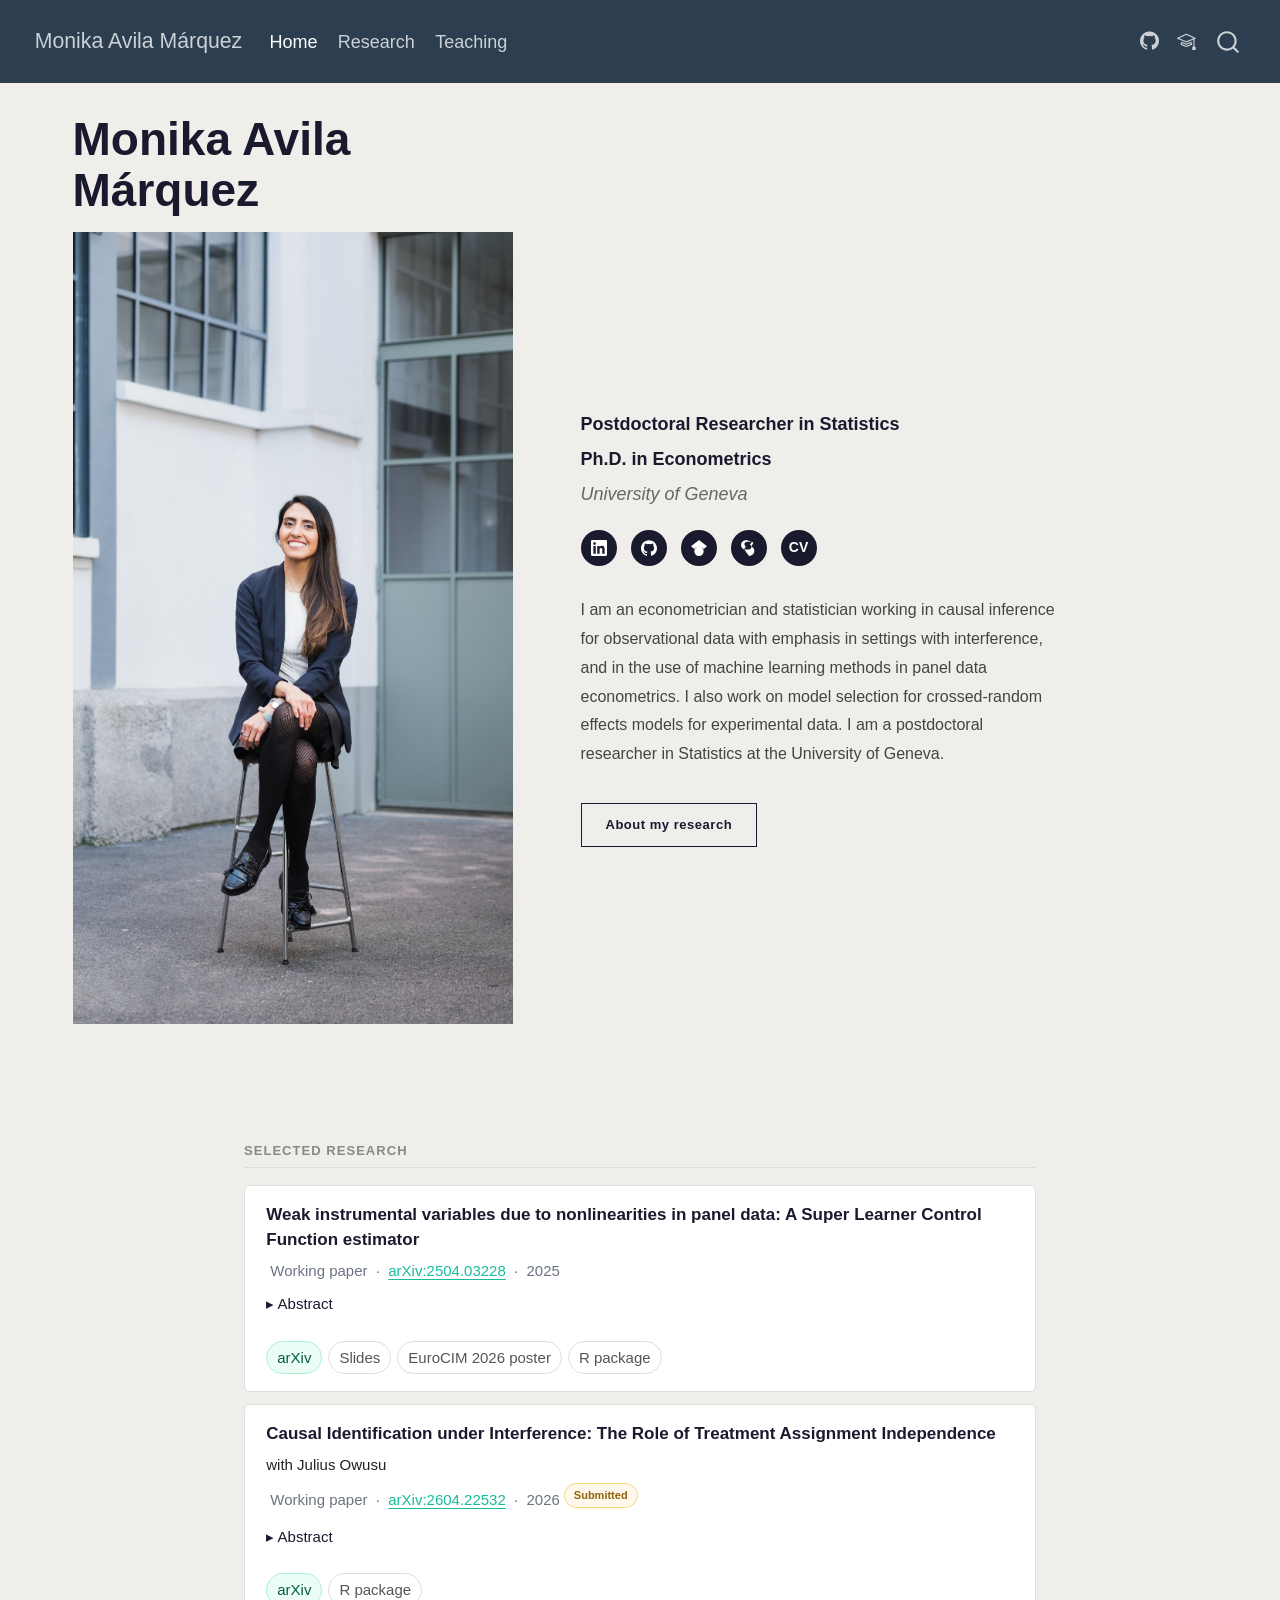
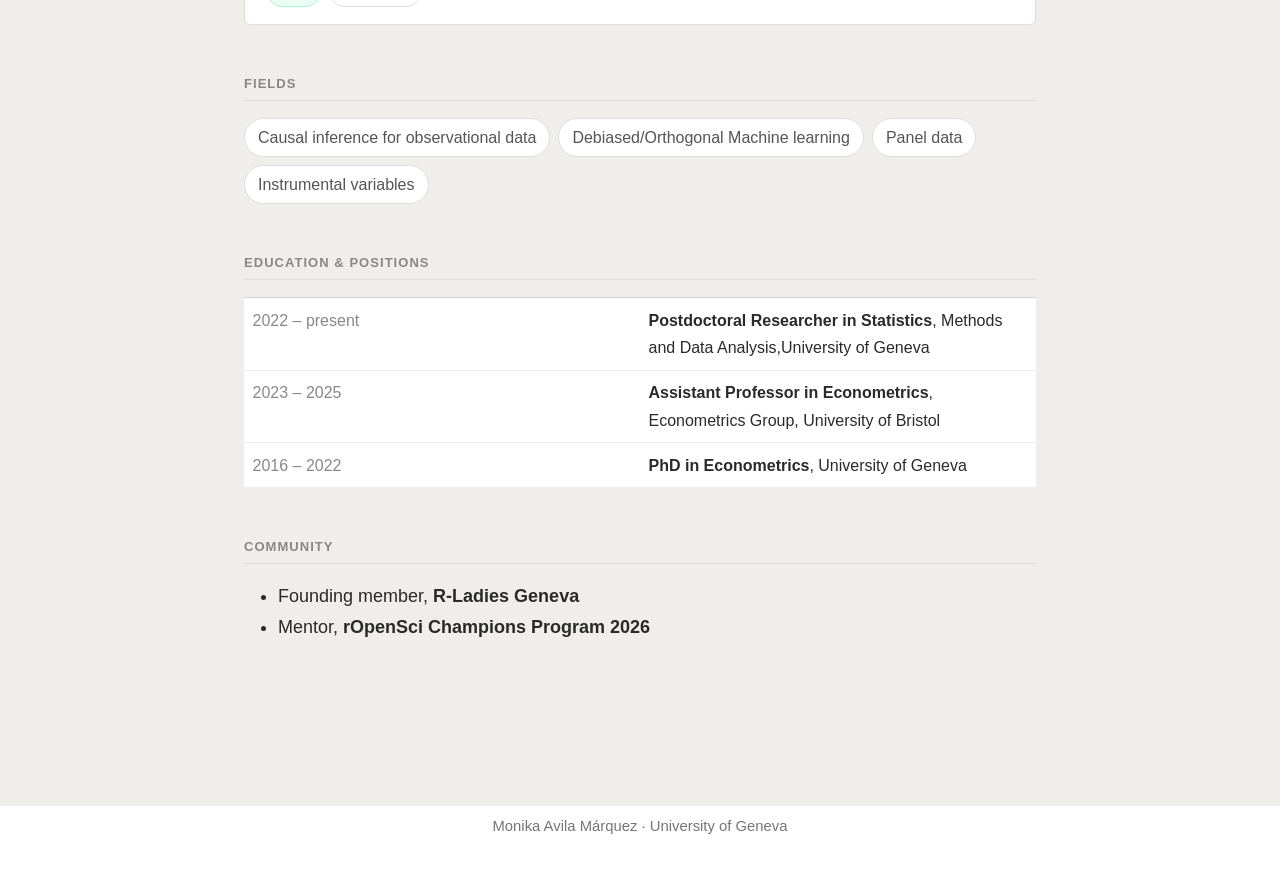
==== docs/index.html @ f3c17d8e "corrected pills" ====
<!DOCTYPE html>
<html xmlns="http://www.w3.org/1999/xhtml" lang="en" xml:lang="en"><head>

<meta charset="utf-8">
<meta name="generator" content="quarto-1.8.25">

<meta name="viewport" content="width=device-width, initial-scale=1.0, user-scalable=yes">


<title>quarto-input62bbb27cc05bf2d6 – Monika Avila Márquez</title>
<style>
code{white-space: pre-wrap;}
span.smallcaps{font-variant: small-caps;}
div.columns{display: flex; gap: min(4vw, 1.5em);}
div.column{flex: auto; overflow-x: auto;}
div.hanging-indent{margin-left: 1.5em; text-indent: -1.5em;}
ul.task-list{list-style: none;}
ul.task-list li input[type="checkbox"] {
  width: 0.8em;
  margin: 0 0.8em 0.2em -1em; /* quarto-specific, see https://github.com/quarto-dev/quarto-cli/issues/4556 */ 
  vertical-align: middle;
}
</style>


<script src="site_libs/quarto-nav/quarto-nav.js"></script>
<script src="site_libs/quarto-nav/headroom.min.js"></script>
<script src="site_libs/clipboard/clipboard.min.js"></script>
<script src="site_libs/quarto-search/autocomplete.umd.js"></script>
<script src="site_libs/quarto-search/fuse.min.js"></script>
<script src="site_libs/quarto-search/quarto-search.js"></script>
<meta name="quarto:offset" content="./">
<link href="./assets/favicon.ico" rel="icon">
<script src="site_libs/quarto-html/quarto.js" type="module"></script>
<script src="site_libs/quarto-html/tabsets/tabsets.js" type="module"></script>
<script src="site_libs/quarto-html/axe/axe-check.js" type="module"></script>
<script src="site_libs/quarto-html/popper.min.js"></script>
<script src="site_libs/quarto-html/tippy.umd.min.js"></script>
<script src="site_libs/quarto-html/anchor.min.js"></script>
<link href="site_libs/quarto-html/tippy.css" rel="stylesheet">
<link href="site_libs/quarto-html/quarto-syntax-highlighting-7b89279ff1a6dce999919e0e67d4d9ec.css" rel="stylesheet" id="quarto-text-highlighting-styles">
<script src="site_libs/bootstrap/bootstrap.min.js"></script>
<link href="site_libs/bootstrap/bootstrap-icons.css" rel="stylesheet">
<link href="site_libs/bootstrap/bootstrap-2cb7813fb0edc6a84816abaa8dcded21.min.css" rel="stylesheet" append-hash="true" id="quarto-bootstrap" data-mode="light">
<script id="quarto-search-options" type="application/json">{
  "location": "navbar",
  "copy-button": false,
  "collapse-after": 3,
  "panel-placement": "end",
  "type": "overlay",
  "limit": 50,
  "keyboard-shortcut": [
    "f",
    "/",
    "s"
  ],
  "show-item-context": false,
  "language": {
    "search-no-results-text": "No results",
    "search-matching-documents-text": "matching documents",
    "search-copy-link-title": "Copy link to search",
    "search-hide-matches-text": "Hide additional matches",
    "search-more-match-text": "more match in this document",
    "search-more-matches-text": "more matches in this document",
    "search-clear-button-title": "Clear",
    "search-text-placeholder": "",
    "search-detached-cancel-button-title": "Cancel",
    "search-submit-button-title": "Submit",
    "search-label": "Search"
  }
}</script>


<link rel="stylesheet" href="assets/custom.css">
</head>

<body class="nav-fixed quarto-light">

<div id="quarto-search-results"></div>
  <header id="quarto-header" class="headroom fixed-top">
    <nav class="navbar navbar-expand-lg " data-bs-theme="dark">
      <div class="navbar-container container-fluid">
      <div class="navbar-brand-container mx-auto">
    <a href="./index.html" class="navbar-brand navbar-brand-logo">
    </a>
    <a class="navbar-brand" href="./index.html">
    <span class="navbar-title">Monika Avila Márquez</span>
    </a>
  </div>
            <div id="quarto-search" class="" title="Search"></div>
          <button class="navbar-toggler" type="button" data-bs-toggle="collapse" data-bs-target="#navbarCollapse" aria-controls="navbarCollapse" role="menu" aria-expanded="false" aria-label="Toggle navigation" onclick="if (window.quartoToggleHeadroom) { window.quartoToggleHeadroom(); }">
  <span class="navbar-toggler-icon"></span>
</button>
          <div class="collapse navbar-collapse" id="navbarCollapse">
            <ul class="navbar-nav navbar-nav-scroll me-auto">
  <li class="nav-item">
    <a class="nav-link active" href="./index.html" aria-current="page"> 
<span class="menu-text">Home</span></a>
  </li>  
  <li class="nav-item">
    <a class="nav-link" href="./research.html"> 
<span class="menu-text">Research</span></a>
  </li>  
  <li class="nav-item">
    <a class="nav-link" href="./teaching.html"> 
<span class="menu-text">Teaching</span></a>
  </li>  
</ul>
            <ul class="navbar-nav navbar-nav-scroll ms-auto">
  <li class="nav-item compact">
    <a class="nav-link" href="https://github.com/monikavila"> <i class="bi bi-github" role="img">
</i> 
<span class="menu-text"></span></a>
  </li>  
  <li class="nav-item compact">
    <a class="nav-link" href="https://scholar.google.com/citations?user=Btd9DUMAAAAJ&amp;hl=en"> <i class="bi bi-mortarboard" role="img">
</i> 
<span class="menu-text"></span></a>
  </li>  
</ul>
          </div> <!-- /navcollapse -->
            <div class="quarto-navbar-tools">
</div>
      </div> <!-- /container-fluid -->
    </nav>
</header>
<!-- content -->
<div id="quarto-content" class="quarto-container page-columns page-rows-contents page-layout-full page-navbar">
<!-- sidebar -->
<!-- margin-sidebar -->
    
<!-- main -->
<main class="content column-page" id="quarto-document-content"><header id="title-block-header" class="quarto-title-block"><h1 class="hero-name title display-7">Monika Avila<br>Márquez</h1></header>




<div class="hero-section">

  <div class="hero-photo-col">
    <img src="assets/img/moi.jpeg" alt="Monika Avila Márquez">
  </div>

  <div class="hero-bio-col">
    
    <p class="hero-role">Postdoctoral Researcher in Statistics</p>
    <p class="hero-role">Ph.D. in Econometrics</p>
    <p class="hero-institution">University of Geneva</p>
    <div class="hero-social">
      <a href="https://linkedin.com" title="LinkedIn">
        <svg xmlns="http://www.w3.org/2000/svg" width="16" height="16" fill="currentColor" viewbox="0 0 24 24">
          <path d="M20.447 20.452h-3.554v-5.569c0-1.328-.027-3.037-1.852-3.037-1.853 0-2.136 1.445-2.136 2.939v5.667H9.351V9h3.414v1.561h.046c.477-.9 1.637-1.85 3.37-1.85 3.601 0 4.267 2.37 4.267 5.455v6.286zM5.337 7.433a2.062 2.062 0 0 1-2.063-2.065 2.064 2.064 0 1 1 2.063 2.065zm1.782 13.019H3.555V9h3.564v11.452zM22.225 0H1.771C.792 0 0 .774 0 1.729v20.542C0 23.227.792 24 1.771 24h20.451C23.2 24 24 23.227 24 22.271V1.729C24 .774 23.2 0 22.222 0h.003z"></path>
        </svg>
      </a>
      <a href="https://github.com/monikavila" title="GitHub">
        <svg xmlns="http://www.w3.org/2000/svg" width="16" height="16" fill="currentColor" viewbox="0 0 24 24">
          <path d="M12 .297c-6.63 0-12 5.373-12 12 0 5.303 3.438 9.8 8.205 11.385.6.113.82-.258.82-.577 0-.285-.01-1.04-.015-2.04-3.338.724-4.042-1.61-4.042-1.61C4.422 18.07 3.633 17.7 3.633 17.7c-1.087-.744.084-.729.084-.729 1.205.084 1.838 1.236 1.838 1.236 1.07 1.835 2.809 1.305 3.495.998.108-.776.417-1.305.76-1.605-2.665-.3-5.466-1.332-5.466-5.93 0-1.31.465-2.38 1.235-3.22-.135-.303-.54-1.523.105-3.176 0 0 1.005-.322 3.3 1.23.96-.267 1.98-.399 3-.405 1.02.006 2.04.138 3 .405 2.28-1.552 3.285-1.23 3.285-1.23.645 1.653.24 2.873.12 3.176.765.84 1.23 1.91 1.23 3.22 0 4.61-2.805 5.625-5.475 5.92.42.36.81 1.096.81 2.22 0 1.606-.015 2.896-.015 3.286 0 .315.21.69.825.57C20.565 22.092 24 17.592 24 12.297c0-6.627-5.373-12-12-12"></path>
        </svg>
      </a>
      <a href="https://scholar.google.com/citations?user=Btd9DUMAAAAJ&amp;hl=en" title="Google Scholar">
        <svg xmlns="http://www.w3.org/2000/svg" width="16" height="16" fill="currentColor" viewbox="0 0 24 24">
          <path d="M12 24a7 7 0 1 1 0-14 7 7 0 0 1 0 14zm0-24L0 9.5l4.838 3.94A8 8 0 0 1 12 10a8 8 0 0 1 7.162 3.44L24 9.5z"></path>
        </svg>
      </a>
      <a href="https://arxiv.org/search/econ?searchtype=author&amp;query=Avila-Marquez,+M" title="arXiv">
  <svg xmlns="http://www.w3.org/2000/svg" width="16" height="16" fill="currentColor" viewbox="0 0 24 24">
    <path d="M7.969 0C3.418.293.09 2.757 0 7.418c-.056 2.896 1.73 5.574 4.367 6.82L7.23 9.616c-1.173-.522-2.07-1.74-2.07-3.197 0-2.07 1.682-3.75 3.75-3.75h6.937L7.97 0zm8.386 2.668L13.49 7.29c1.174.523 2.07 1.74 2.07 3.197 0 2.07-1.68 3.75-3.75 3.75H4.875L12.03 24c4.55-.293 7.879-2.757 7.969-7.418.056-2.896-1.73-5.574-4.367-6.82l2.862-5.622-2.109-1.472z"></path>
  </svg>
</a>
<a href="assets/CV.pdf" title="CV">CV</a>
    </div>
    <p class="hero-bio">
      I am an econometrician and statistician working in causal inference for observational data with emphasis in settings with interference, and in the use of machine learning methods in panel data econometrics.  I also work on model selection for crossed-random effects models for experimental data. 
      I am a postdoctoral researcher in Statistics at the University of Geneva.
      
    </p>
    <a href="./research.html" class="hero-btn">About my research</a>
  </div>

</div>

<div class="page-content">
<section id="selected-research" class="level2">
<h2 class="anchored" data-anchor-id="selected-research">Selected Research</h2>
<div class="paper-card">
  <div class="paper-title">
    Weak instrumental variables due to nonlinearities in panel data:
    A Super Learner Control Function estimator
  </div>
  <div class="paper-meta">
  <span class="dot dot-wp"></span> Working paper &nbsp;·&nbsp;
  <a href="https://arxiv.org/abs/2504.03228">arXiv:2504.03228</a> &nbsp;·&nbsp; 2025
</div>
  <details>
    <summary>Abstract</summary>
    <p class="abstract-text">
      I propose a control function estimator for panel data models with weak instruments due to
      nonlinear first stages. The estimator combines a Super Learner ensemble for the first stage
      with semiparametric efficiency theory, achieving √NT-consistency and Neyman orthogonality
      in the presence of generated regressors. Monte Carlo simulations confirm finite-sample
      performance across a range of DGPs.
    </p>
  </details>
  <div class="paper-links">
    <a href="https://arxiv.org/abs/2504.03228" class="pill pill-arxiv">arXiv</a>
    <a href="assets/Slides_MonikaAvilaMarquez.pdf" class="pill">Slides</a>
    <a href="assets/EuroCim2026poster.pdf" class="pill">EuroCIM 2026 poster</a>
    <a href="mailto:monika.avila@unige.ch?subject=Request%3A%20SLCFE%20R%20package&amp;body=Dear%20Monika%2C%0A%0AI%20am%20interested%20in%20accessing%20your%20SLCFE%20R%20package.%0A%0ABest%20regards%2C" class="pill">R package</a>
  </div>
</div>

<div class="paper-card">
  <div class="paper-title">
    Causal Identification under Interference: The Role of Treatment Assignment Independence
  </div>
  <div class="paper-coauthor">
  with <a href="https://www.juliusowusu.ca">Julius Owusu</a>
</div>
  <div class="paper-meta">
  <span class="dot dot-wp"></span> Working paper &nbsp;·&nbsp;
  <a href="https://arxiv.org/abs/2604.22532">arXiv:2604.22532</a> &nbsp;·&nbsp; 2026
  <div class="paper-status">Submitted</div></div>
  <details>
    <summary>Abstract</summary>
    <p class="abstract-text">
      Empirical researchers routinely invoke the no-interference or  <em>individualistic treatment response</em> (ITR) assumption to identify causal effects in observational studies, despite concerns that interference across units may arise in many economic settings. This paper studies the causal content of standard ITR-based identification formulas when arbitrary interference is present. We show that, under restrictions on dependence between treatment assignments across units, conventional ITR-based identification formulas---including those underlying selection-on-observables, instrumental variables, regression discontinuity designs, and difference-in-differences---identify well-defined causal objects: types of  <em>average direct effects</em> (ADEs). These results do not require knowledge of the interference structure or specification of exposure mappings. We also propose a sensitivity analysis framework that quantifies the robustness of statistical inference to violations of treatment-assignment independence under arbitrary interference.
    </p>
  </details>
  <div class="paper-links">
    <a href="https://arxiv.org/abs/2604.22532" class="pill pill-arxiv">arXiv</a>
     <a href="mailto:monika.avila@unige.ch?subject=Request%3A%20CAI%20R%20package&amp;body=Dear%20Monika%2C%0A%0AI%20am%20interested%20in%20accessing%20your%20CAI%20R%20package.%0A%0ABest%20regards%2C" class="pill">R package</a>
  </div>
</div>
</section>
<section id="fields" class="level2">
<h2 class="anchored" data-anchor-id="fields">Fields</h2>
<div class="fields-row">
  <span class="field">Causal inference for observational data</span>
  <span class="field">Debiased/Orthogonal Machine learning</span>
  <span class="field">Panel data</span>
  <span class="field">Instrumental variables</span>
</div>
</section>
<section id="education-positions" class="level2">
<h2 class="anchored" data-anchor-id="education-positions">Education &amp; positions</h2>
<table class="caption-top table">
<colgroup>
<col style="width: 50%">
<col style="width: 50%">
</colgroup>
<tbody>
<tr class="odd">
<td>2022 – present</td>
<td><strong>Postdoctoral Researcher in Statistics</strong>, Methods and Data Analysis,University of Geneva</td>
</tr>
<tr class="even">
<td>2023 – 2025</td>
<td><strong>Assistant Professor in Econometrics</strong>, Econometrics Group, University of Bristol</td>
</tr>
<tr class="odd">
<td>2016 – 2022</td>
<td><strong>PhD in Econometrics</strong>, University of Geneva</td>
</tr>
</tbody>
</table>
</section>
<section id="community" class="level2">
<h2 class="anchored" data-anchor-id="community">Community</h2>
<ul>
<li>Founding member, <strong>R-Ladies Geneva</strong></li>
<li>Mentor, <strong>rOpenSci Champions Program 2026</strong> <!-- - Blog: **[Monika Metrics](https://monikametrics.com)** — statistics, methods & applied econometrics --></li>
</ul>
</section></div>




</main> <!-- /main -->
<script id="quarto-html-after-body" type="application/javascript">
  window.document.addEventListener("DOMContentLoaded", function (event) {
    const icon = "";
    const anchorJS = new window.AnchorJS();
    anchorJS.options = {
      placement: 'right',
      icon: icon
    };
    anchorJS.add('.anchored');
    const isCodeAnnotation = (el) => {
      for (const clz of el.classList) {
        if (clz.startsWith('code-annotation-')) {                     
          return true;
        }
      }
      return false;
    }
    const onCopySuccess = function(e) {
      // button target
      const button = e.trigger;
      // don't keep focus
      button.blur();
      // flash "checked"
      button.classList.add('code-copy-button-checked');
      var currentTitle = button.getAttribute("title");
      button.setAttribute("title", "Copied!");
      let tooltip;
      if (window.bootstrap) {
        button.setAttribute("data-bs-toggle", "tooltip");
        button.setAttribute("data-bs-placement", "left");
        button.setAttribute("data-bs-title", "Copied!");
        tooltip = new bootstrap.Tooltip(button, 
          { trigger: "manual", 
            customClass: "code-copy-button-tooltip",
            offset: [0, -8]});
        tooltip.show();    
      }
      setTimeout(function() {
        if (tooltip) {
          tooltip.hide();
          button.removeAttribute("data-bs-title");
          button.removeAttribute("data-bs-toggle");
          button.removeAttribute("data-bs-placement");
        }
        button.setAttribute("title", currentTitle);
        button.classList.remove('code-copy-button-checked');
      }, 1000);
      // clear code selection
      e.clearSelection();
    }
    const getTextToCopy = function(trigger) {
      const outerScaffold = trigger.parentElement.cloneNode(true);
      const codeEl = outerScaffold.querySelector('code');
      for (const childEl of codeEl.children) {
        if (isCodeAnnotation(childEl)) {
          childEl.remove();
        }
      }
      return codeEl.innerText;
    }
    const clipboard = new window.ClipboardJS('.code-copy-button:not([data-in-quarto-modal])', {
      text: getTextToCopy
    });
    clipboard.on('success', onCopySuccess);
    if (window.document.getElementById('quarto-embedded-source-code-modal')) {
      const clipboardModal = new window.ClipboardJS('.code-copy-button[data-in-quarto-modal]', {
        text: getTextToCopy,
        container: window.document.getElementById('quarto-embedded-source-code-modal')
      });
      clipboardModal.on('success', onCopySuccess);
    }
      var localhostRegex = new RegExp(/^(?:http|https):\/\/localhost\:?[0-9]*\//);
      var mailtoRegex = new RegExp(/^mailto:/);
        var filterRegex = new RegExp('/' + window.location.host + '/');
      var isInternal = (href) => {
          return filterRegex.test(href) || localhostRegex.test(href) || mailtoRegex.test(href);
      }
      // Inspect non-navigation links and adorn them if external
     var links = window.document.querySelectorAll('a[href]:not(.nav-link):not(.navbar-brand):not(.toc-action):not(.sidebar-link):not(.sidebar-item-toggle):not(.pagination-link):not(.no-external):not([aria-hidden]):not(.dropdown-item):not(.quarto-navigation-tool):not(.about-link)');
      for (var i=0; i<links.length; i++) {
        const link = links[i];
        if (!isInternal(link.href)) {
          // undo the damage that might have been done by quarto-nav.js in the case of
          // links that we want to consider external
          if (link.dataset.originalHref !== undefined) {
            link.href = link.dataset.originalHref;
          }
        }
      }
    function tippyHover(el, contentFn, onTriggerFn, onUntriggerFn) {
      const config = {
        allowHTML: true,
        maxWidth: 500,
        delay: 100,
        arrow: false,
        appendTo: function(el) {
            return el.parentElement;
        },
        interactive: true,
        interactiveBorder: 10,
        theme: 'quarto',
        placement: 'bottom-start',
      };
      if (contentFn) {
        config.content = contentFn;
      }
      if (onTriggerFn) {
        config.onTrigger = onTriggerFn;
      }
      if (onUntriggerFn) {
        config.onUntrigger = onUntriggerFn;
      }
      window.tippy(el, config); 
    }
    const noterefs = window.document.querySelectorAll('a[role="doc-noteref"]');
    for (var i=0; i<noterefs.length; i++) {
      const ref = noterefs[i];
      tippyHover(ref, function() {
        // use id or data attribute instead here
        let href = ref.getAttribute('data-footnote-href') || ref.getAttribute('href');
        try { href = new URL(href).hash; } catch {}
        const id = href.replace(/^#\/?/, "");
        const note = window.document.getElementById(id);
        if (note) {
          return note.innerHTML;
        } else {
          return "";
        }
      });
    }
    const xrefs = window.document.querySelectorAll('a.quarto-xref');
    const processXRef = (id, note) => {
      // Strip column container classes
      const stripColumnClz = (el) => {
        el.classList.remove("page-full", "page-columns");
        if (el.children) {
          for (const child of el.children) {
            stripColumnClz(child);
          }
        }
      }
      stripColumnClz(note)
      if (id === null || id.startsWith('sec-')) {
        // Special case sections, only their first couple elements
        const container = document.createElement("div");
        if (note.children && note.children.length > 2) {
          container.appendChild(note.children[0].cloneNode(true));
          for (let i = 1; i < note.children.length; i++) {
            const child = note.children[i];
            if (child.tagName === "P" && child.innerText === "") {
              continue;
            } else {
              container.appendChild(child.cloneNode(true));
              break;
            }
          }
          if (window.Quarto?.typesetMath) {
            window.Quarto.typesetMath(container);
          }
          return container.innerHTML
        } else {
          if (window.Quarto?.typesetMath) {
            window.Quarto.typesetMath(note);
          }
          return note.innerHTML;
        }
      } else {
        // Remove any anchor links if they are present
        const anchorLink = note.querySelector('a.anchorjs-link');
        if (anchorLink) {
          anchorLink.remove();
        }
        if (window.Quarto?.typesetMath) {
          window.Quarto.typesetMath(note);
        }
        if (note.classList.contains("callout")) {
          return note.outerHTML;
        } else {
          return note.innerHTML;
        }
      }
    }
    for (var i=0; i<xrefs.length; i++) {
      const xref = xrefs[i];
      tippyHover(xref, undefined, function(instance) {
        instance.disable();
        let url = xref.getAttribute('href');
        let hash = undefined; 
        if (url.startsWith('#')) {
          hash = url;
        } else {
          try { hash = new URL(url).hash; } catch {}
        }
        if (hash) {
          const id = hash.replace(/^#\/?/, "");
          const note = window.document.getElementById(id);
          if (note !== null) {
            try {
              const html = processXRef(id, note.cloneNode(true));
              instance.setContent(html);
            } finally {
              instance.enable();
              instance.show();
            }
          } else {
            // See if we can fetch this
            fetch(url.split('#')[0])
            .then(res => res.text())
            .then(html => {
              const parser = new DOMParser();
              const htmlDoc = parser.parseFromString(html, "text/html");
              const note = htmlDoc.getElementById(id);
              if (note !== null) {
                const html = processXRef(id, note);
                instance.setContent(html);
              } 
            }).finally(() => {
              instance.enable();
              instance.show();
            });
          }
        } else {
          // See if we can fetch a full url (with no hash to target)
          // This is a special case and we should probably do some content thinning / targeting
          fetch(url)
          .then(res => res.text())
          .then(html => {
            const parser = new DOMParser();
            const htmlDoc = parser.parseFromString(html, "text/html");
            const note = htmlDoc.querySelector('main.content');
            if (note !== null) {
              // This should only happen for chapter cross references
              // (since there is no id in the URL)
              // remove the first header
              if (note.children.length > 0 && note.children[0].tagName === "HEADER") {
                note.children[0].remove();
              }
              const html = processXRef(null, note);
              instance.setContent(html);
            } 
          }).finally(() => {
            instance.enable();
            instance.show();
          });
        }
      }, function(instance) {
      });
    }
        let selectedAnnoteEl;
        const selectorForAnnotation = ( cell, annotation) => {
          let cellAttr = 'data-code-cell="' + cell + '"';
          let lineAttr = 'data-code-annotation="' +  annotation + '"';
          const selector = 'span[' + cellAttr + '][' + lineAttr + ']';
          return selector;
        }
        const selectCodeLines = (annoteEl) => {
          const doc = window.document;
          const targetCell = annoteEl.getAttribute("data-target-cell");
          const targetAnnotation = annoteEl.getAttribute("data-target-annotation");
          const annoteSpan = window.document.querySelector(selectorForAnnotation(targetCell, targetAnnotation));
          const lines = annoteSpan.getAttribute("data-code-lines").split(",");
          const lineIds = lines.map((line) => {
            return targetCell + "-" + line;
          })
          let top = null;
          let height = null;
          let parent = null;
          if (lineIds.length > 0) {
              //compute the position of the single el (top and bottom and make a div)
              const el = window.document.getElementById(lineIds[0]);
              top = el.offsetTop;
              height = el.offsetHeight;
              parent = el.parentElement.parentElement;
            if (lineIds.length > 1) {
              const lastEl = window.document.getElementById(lineIds[lineIds.length - 1]);
              const bottom = lastEl.offsetTop + lastEl.offsetHeight;
              height = bottom - top;
            }
            if (top !== null && height !== null && parent !== null) {
              // cook up a div (if necessary) and position it 
              let div = window.document.getElementById("code-annotation-line-highlight");
              if (div === null) {
                div = window.document.createElement("div");
                div.setAttribute("id", "code-annotation-line-highlight");
                div.style.position = 'absolute';
                parent.appendChild(div);
              }
              div.style.top = top - 2 + "px";
              div.style.height = height + 4 + "px";
              div.style.left = 0;
              let gutterDiv = window.document.getElementById("code-annotation-line-highlight-gutter");
              if (gutterDiv === null) {
                gutterDiv = window.document.createElement("div");
                gutterDiv.setAttribute("id", "code-annotation-line-highlight-gutter");
                gutterDiv.style.position = 'absolute';
                const codeCell = window.document.getElementById(targetCell);
                const gutter = codeCell.querySelector('.code-annotation-gutter');
                gutter.appendChild(gutterDiv);
              }
              gutterDiv.style.top = top - 2 + "px";
              gutterDiv.style.height = height + 4 + "px";
            }
            selectedAnnoteEl = annoteEl;
          }
        };
        const unselectCodeLines = () => {
          const elementsIds = ["code-annotation-line-highlight", "code-annotation-line-highlight-gutter"];
          elementsIds.forEach((elId) => {
            const div = window.document.getElementById(elId);
            if (div) {
              div.remove();
            }
          });
          selectedAnnoteEl = undefined;
        };
          // Handle positioning of the toggle
      window.addEventListener(
        "resize",
        throttle(() => {
          elRect = undefined;
          if (selectedAnnoteEl) {
            selectCodeLines(selectedAnnoteEl);
          }
        }, 10)
      );
      function throttle(fn, ms) {
      let throttle = false;
      let timer;
        return (...args) => {
          if(!throttle) { // first call gets through
              fn.apply(this, args);
              throttle = true;
          } else { // all the others get throttled
              if(timer) clearTimeout(timer); // cancel #2
              timer = setTimeout(() => {
                fn.apply(this, args);
                timer = throttle = false;
              }, ms);
          }
        };
      }
        // Attach click handler to the DT
        const annoteDls = window.document.querySelectorAll('dt[data-target-cell]');
        for (const annoteDlNode of annoteDls) {
          annoteDlNode.addEventListener('click', (event) => {
            const clickedEl = event.target;
            if (clickedEl !== selectedAnnoteEl) {
              unselectCodeLines();
              const activeEl = window.document.querySelector('dt[data-target-cell].code-annotation-active');
              if (activeEl) {
                activeEl.classList.remove('code-annotation-active');
              }
              selectCodeLines(clickedEl);
              clickedEl.classList.add('code-annotation-active');
            } else {
              // Unselect the line
              unselectCodeLines();
              clickedEl.classList.remove('code-annotation-active');
            }
          });
        }
    const findCites = (el) => {
      const parentEl = el.parentElement;
      if (parentEl) {
        const cites = parentEl.dataset.cites;
        if (cites) {
          return {
            el,
            cites: cites.split(' ')
          };
        } else {
          return findCites(el.parentElement)
        }
      } else {
        return undefined;
      }
    };
    var bibliorefs = window.document.querySelectorAll('a[role="doc-biblioref"]');
    for (var i=0; i<bibliorefs.length; i++) {
      const ref = bibliorefs[i];
      const citeInfo = findCites(ref);
      if (citeInfo) {
        tippyHover(citeInfo.el, function() {
          var popup = window.document.createElement('div');
          citeInfo.cites.forEach(function(cite) {
            var citeDiv = window.document.createElement('div');
            citeDiv.classList.add('hanging-indent');
            citeDiv.classList.add('csl-entry');
            var biblioDiv = window.document.getElementById('ref-' + cite);
            if (biblioDiv) {
              citeDiv.innerHTML = biblioDiv.innerHTML;
            }
            popup.appendChild(citeDiv);
          });
          return popup.innerHTML;
        });
      }
    }
  });
  </script>
</div> <!-- /content -->
<footer class="footer">
  <div class="nav-footer">
    <div class="nav-footer-left">
      &nbsp;
    </div>   
    <div class="nav-footer-center">
<p>Monika Avila Márquez · University of Geneva</p>
</div>
    <div class="nav-footer-right">
      &nbsp;
    </div>
  </div>
</footer>




</body></html>
---- docs/site_libs/quarto-html/tippy.css ----
.tippy-box[data-animation=fade][data-state=hidden]{opacity:0}[data-tippy-root]{max-width:calc(100vw - 10px)}.tippy-box{position:relative;background-color:#333;color:#fff;border-radius:4px;font-size:14px;line-height:1.4;white-space:normal;outline:0;transition-property:transform,visibility,opacity}.tippy-box[data-placement^=top]>.tippy-arrow{bottom:0}.tippy-box[data-placement^=top]>.tippy-arrow:before{bottom:-7px;left:0;border-width:8px 8px 0;border-top-color:initial;transform-origin:center top}.tippy-box[data-placement^=bottom]>.tippy-arrow{top:0}.tippy-box[data-placement^=bottom]>.tippy-arrow:before{top:-7px;left:0;border-width:0 8px 8px;border-bottom-color:initial;transform-origin:center bottom}.tippy-box[data-placement^=left]>.tippy-arrow{right:0}.tippy-box[data-placement^=left]>.tippy-arrow:before{border-width:8px 0 8px 8px;border-left-color:initial;right:-7px;transform-origin:center left}.tippy-box[data-placement^=right]>.tippy-arrow{left:0}.tippy-box[data-placement^=right]>.tippy-arrow:before{left:-7px;border-width:8px 8px 8px 0;border-right-color:initial;transform-origin:center right}.tippy-box[data-inertia][data-state=visible]{transition-timing-function:cubic-bezier(.54,1.5,.38,1.11)}.tippy-arrow{width:16px;height:16px;color:#333}.tippy-arrow:before{content:"";position:absolute;border-color:transparent;border-style:solid}.tippy-content{position:relative;padding:5px 9px;z-index:1}
---- docs/site_libs/quarto-html/quarto-syntax-highlighting-7b89279ff1a6dce999919e0e67d4d9ec.css ----
/* quarto syntax highlight colors */
:root {
  --quarto-hl-ot-color: #003B4F;
  --quarto-hl-at-color: #657422;
  --quarto-hl-ss-color: #20794D;
  --quarto-hl-an-color: #5E5E5E;
  --quarto-hl-fu-color: #4758AB;
  --quarto-hl-st-color: #20794D;
  --quarto-hl-cf-color: #003B4F;
  --quarto-hl-op-color: #5E5E5E;
  --quarto-hl-er-color: #AD0000;
  --quarto-hl-bn-color: #AD0000;
  --quarto-hl-al-color: #AD0000;
  --quarto-hl-va-color: #111111;
  --quarto-hl-bu-color: inherit;
  --quarto-hl-ex-color: inherit;
  --quarto-hl-pp-color: #AD0000;
  --quarto-hl-in-color: #5E5E5E;
  --quarto-hl-vs-color: #20794D;
  --quarto-hl-wa-color: #5E5E5E;
  --quarto-hl-do-color: #5E5E5E;
  --quarto-hl-im-color: #00769E;
  --quarto-hl-ch-color: #20794D;
  --quarto-hl-dt-color: #AD0000;
  --quarto-hl-fl-color: #AD0000;
  --quarto-hl-co-color: #5E5E5E;
  --quarto-hl-cv-color: #5E5E5E;
  --quarto-hl-cn-color: #8f5902;
  --quarto-hl-sc-color: #5E5E5E;
  --quarto-hl-dv-color: #AD0000;
  --quarto-hl-kw-color: #003B4F;
}

/* other quarto variables */
:root {
  --quarto-font-monospace: SFMono-Regular, Menlo, Monaco, Consolas, "Liberation Mono", "Courier New", monospace;
}

/* syntax highlight based on Pandoc's rules */
pre > code.sourceCode > span {
  color: #003B4F;
}

code.sourceCode > span {
  color: #003B4F;
}

div.sourceCode,
div.sourceCode pre.sourceCode {
  color: #003B4F;
}

/* Normal */
code span {
  color: #003B4F;
}

/* Alert */
code span.al {
  color: #AD0000;
  font-style: inherit;
}

/* Annotation */
code span.an {
  color: #5E5E5E;
  font-style: inherit;
}

/* Attribute */
code span.at {
  color: #657422;
  font-style: inherit;
}

/* BaseN */
code span.bn {
  color: #AD0000;
  font-style: inherit;
}

/* BuiltIn */
code span.bu {
  font-style: inherit;
}

/* ControlFlow */
code span.cf {
  color: #003B4F;
  font-weight: bold;
  font-style: inherit;
}

/* Char */
code span.ch {
  color: #20794D;
  font-style: inherit;
}

/* Constant */
code span.cn {
  color: #8f5902;
  font-style: inherit;
}

/* Comment */
code span.co {
  color: #5E5E5E;
  font-style: inherit;
}

/* CommentVar */
code span.cv {
  color: #5E5E5E;
  font-style: italic;
}

/* Documentation */
code span.do {
  color: #5E5E5E;
  font-style: italic;
}

/* DataType */
code span.dt {
  color: #AD0000;
  font-style: inherit;
}

/* DecVal */
code span.dv {
  color: #AD0000;
  font-style: inherit;
}

/* Error */
code span.er {
  color: #AD0000;
  font-style: inherit;
}

/* Extension */
code span.ex {
  font-style: inherit;
}

/* Float */
code span.fl {
  color: #AD0000;
  font-style: inherit;
}

/* Function */
code span.fu {
  color: #4758AB;
  font-style: inherit;
}

/* Import */
code span.im {
  color: #00769E;
  font-style: inherit;
}

/* Information */
code span.in {
  color: #5E5E5E;
  font-style: inherit;
}

/* Keyword */
code span.kw {
  color: #003B4F;
  font-weight: bold;
  font-style: inherit;
}

/* Operator */
code span.op {
  color: #5E5E5E;
  font-style: inherit;
}

/* Other */
code span.ot {
  color: #003B4F;
  font-style: inherit;
}

/* Preprocessor */
code span.pp {
  color: #AD0000;
  font-style: inherit;
}

/* SpecialChar */
code span.sc {
  color: #5E5E5E;
  font-style: inherit;
}

/* SpecialString */
code span.ss {
  color: #20794D;
  font-style: inherit;
}

/* String */
code span.st {
  color: #20794D;
  font-style: inherit;
}

/* Variable */
code span.va {
  color: #111111;
  font-style: inherit;
}

/* VerbatimString */
code span.vs {
  color: #20794D;
  font-style: inherit;
}

/* Warning */
code span.wa {
  color: #5E5E5E;
  font-style: italic;
}

.prevent-inlining {
  content: "</";
}

/*# sourceMappingURL=3944bc705cfaf4c80e56f77c5205168a.css.map */
---- docs/assets/custom.css ----
/* ─── Base ───────────────────────────────────────── */
body {
  font-family: "Helvetica Neue", Arial, sans-serif;
  font-size: 18px;
  line-height: 1.7;
  color: #2a2a2a;
  margin: 0;
  padding: 0;
  background: #f0eeeb;
}

/* ─── Hero ───────────────────────────────────────── */
.hero-section {
  display: grid;
  grid-template-columns: 440px 1fr;
  min-height: 88vh;
  align-items: stretch;
}

.hero-photo-col {
  overflow: hidden;
  background: #e8e4de;
}

.hero-photo-col img {
  width: 100%;
  height: 100%;
  object-fit: cover;
  object-position: center center;
  display: block;
}

.hero-bio-col {
  padding: 5rem 4rem;
  display: flex;
  flex-direction: column;
  justify-content: center;
  background: #f0eeeb;
}

.hero-name {
  font-size: 46px;
  font-weight: 800;
  line-height: 1.1;
  color: #1a1a2e;
  margin: 0 0 1rem;
  border: none;
}

.hero-role {
  font-size: 18px;
  font-weight: 700;
  color: #1a1a2e;
  margin: 0 0 4px;
}

.hero-institution {
  font-size: 18px;
  color: #666;
  font-style: italic;
  margin: 0 0 1.25rem;
}

.hero-social {
  display: flex;
  gap: 14px;
  margin-bottom: 1.75rem;
}

.hero-social a {
  width: 36px;
  height: 36px;
  border-radius: 50%;
  background: #1a1a2e;
  color: #fff;
  display: flex;
  align-items: center;
  justify-content: center;
  text-decoration: none;
  font-size: 14px;
  font-weight: 700;
}

.hero-social a:hover {
  background: #7b7fa8;
}

.hero-bio {
  font-size: 16px;
  line-height: 1.8;
  color: #444;
  margin-bottom: 2rem;
  max-width: 480px;
}

.hero-btn {
  display: inline-block;
  padding: 10px 24px;
  border: 1.5px solid #1a1a2e;
  color: #1a1a2e;
  font-size: 13px;
  font-weight: 600;
  text-decoration: none;
  letter-spacing: .04em;
  width: fit-content;
}

.hero-btn:hover {
  background: #1a1a2e;
  color: #fff;
  text-decoration: none;
}

/* ─── Page content below hero ────────────────────── */
.page-content {
  max-width: 860px;
  margin: 0 auto;
  padding: 4rem 2rem;
}

/* ─── Section headings ───────────────────────────── */
h2 {
  font-size: 13px;
  font-weight: 700;
  letter-spacing: 0.08em;
  text-transform: uppercase;
  color: #888;
  margin-top: 3rem;
  margin-bottom: 1rem;
  padding-bottom: 0.5rem;
  border-bottom: 1px solid #ddd;
}

/* ─── Paper cards ────────────────────────────────── */
.paper-card {
  border: 1px solid #e0ddd8;
  border-radius: 6px;
  padding: 1rem 1.25rem;
  margin-bottom: 12px;
  background: #fff;
}

.paper-title {
  font-size: 17px;
  font-weight: 600;
  line-height: 1.45;
  margin-bottom: 5px;
  color: #1a1a2e;
}

.paper-meta {
  font-size: 15px;
  color: #6b7280;
  margin-bottom: 8px;
  display: flex;
  align-items: center;
  gap: 4px;
}

.paper-status {
  display: inline-block;
  font-size: 11px;
  padding: 2px 9px;
  border-radius: 20px;
  font-weight: 600;
  margin-bottom: 8px;
  background: #fef9ec;
  color: #92610a;
  border: 1px solid #f5d97e;
}
details summary {
  font-size: 15px;
  color: #1a1a2e;
  cursor: pointer;
  list-style: none;
  margin-bottom: 6px;
}
details summary::-webkit-details-marker { display: none; }
details summary::before { content: "▸ "; }
details[open] summary::before { content: "▾ "; }.abstract-text {
  font-size: 13px;
  color: #555;
  line-height: 1.65;
  margin: 8px 0;
}

.paper-links {
  display: flex;
  flex-wrap: wrap;
  gap: 6px;
  margin-top: 10px;
}

.pill {
  font-size: 15px;
  padding: 3px 10px;
  border-radius: 20px;
  border: 1px solid #e0ddd8;
  color: #555;
  text-decoration: none;
  background: transparent;
}
.pill:hover { background: #f3f4f6; text-decoration: none; color: #333; }
.pill-arxiv { background: #ecfdf5; color: #065f46; border-color: #a7f3d0; }

/* ─── Fields ─────────────────────────────────────── */
.fields-row { display: flex; flex-wrap: wrap; gap: 8px; margin-bottom: 1rem; }
.field {
  font-size: 16px;
  padding: 5px 13px;
  border-radius: 20px;
  border: 1px solid #ddd;
  background: #fff;
  color: #555;
}

/* ─── Table ──────────────────────────────────────── */
table { font-size: 16px; border-collapse: collapse; width: 100%; margin-bottom: 1rem; }
td { padding: 6px 8px 6px 0; border-bottom: 1px solid #eee; vertical-align: top; }
td:first-child { color: #888; white-space: nowrap; width: 160px; font-size: 16px; }

/* ─── Responsive ─────────────────────────────────── */
@media (max-width: 768px) {
  .hero-section { grid-template-columns: 1fr; }
  .hero-photo-col { height: 60vw; }
  .hero-bio-col { padding: 2.5rem 1.5rem; }
  .hero-name { font-size: 32px; }
}

.paper-coauthor {
  font-size: 15px;
  color: #222;
  margin-bottom: 6px;
}

.paper-coauthor a {
  color: #222;
  text-decoration: none;
}

.paper-coauthor a:hover {
  text-decoration: underline;
}

/* ─── Teaching ─────────────────────────────────── */
.course-card {
  border: 1px solid #e0ddd8;
  border-radius: 6px;
  padding: 1rem 1.25rem;
  margin-bottom: 12px;
  background: #fff;
}

.course-title {
  font-size: 17px;
  font-weight: 600;
  line-height: 1.45;
  margin-bottom: 5px;
  color: #1a1a2e;
}

.course-meta {
  font-size: 15px;
  color: #6b7280;
  margin-bottom: 8px;
}

.course-links {
  display: flex;
  flex-wrap: wrap;
  gap: 6px;
  margin-top: 10px;
}
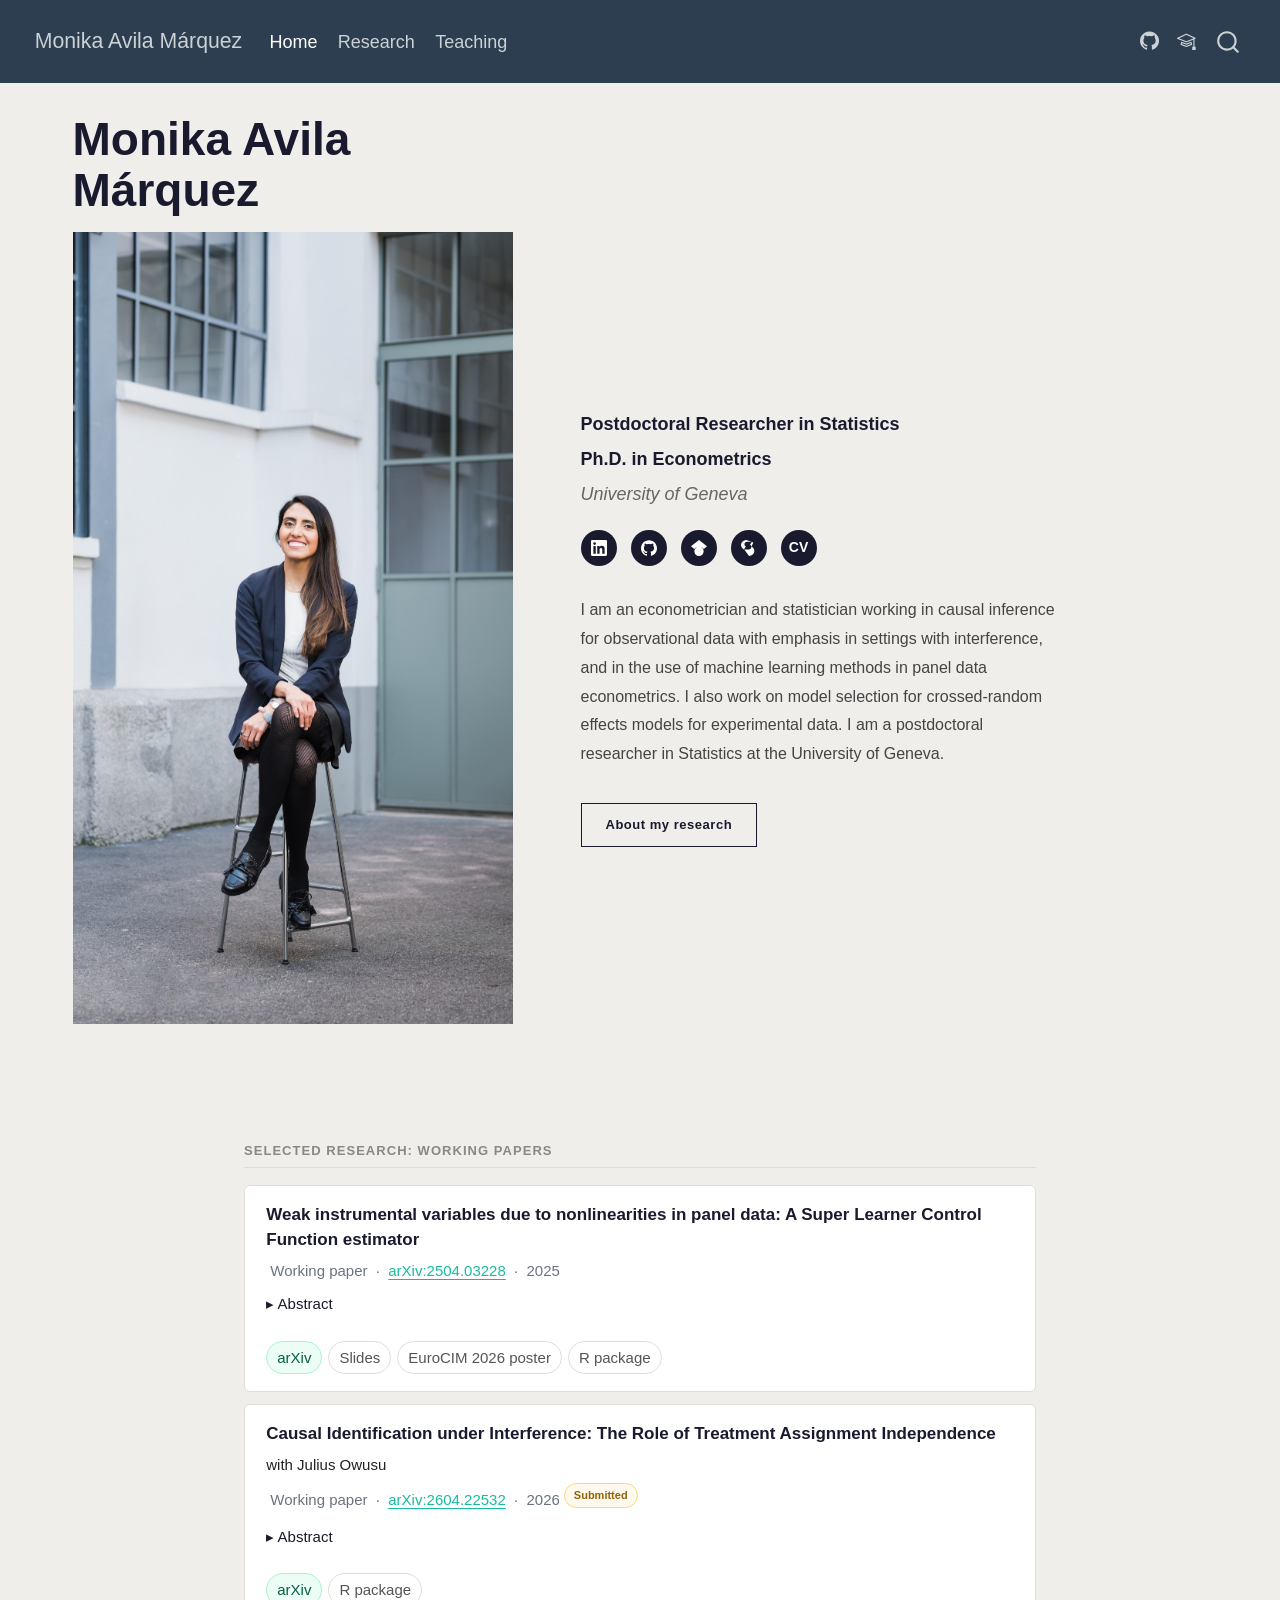
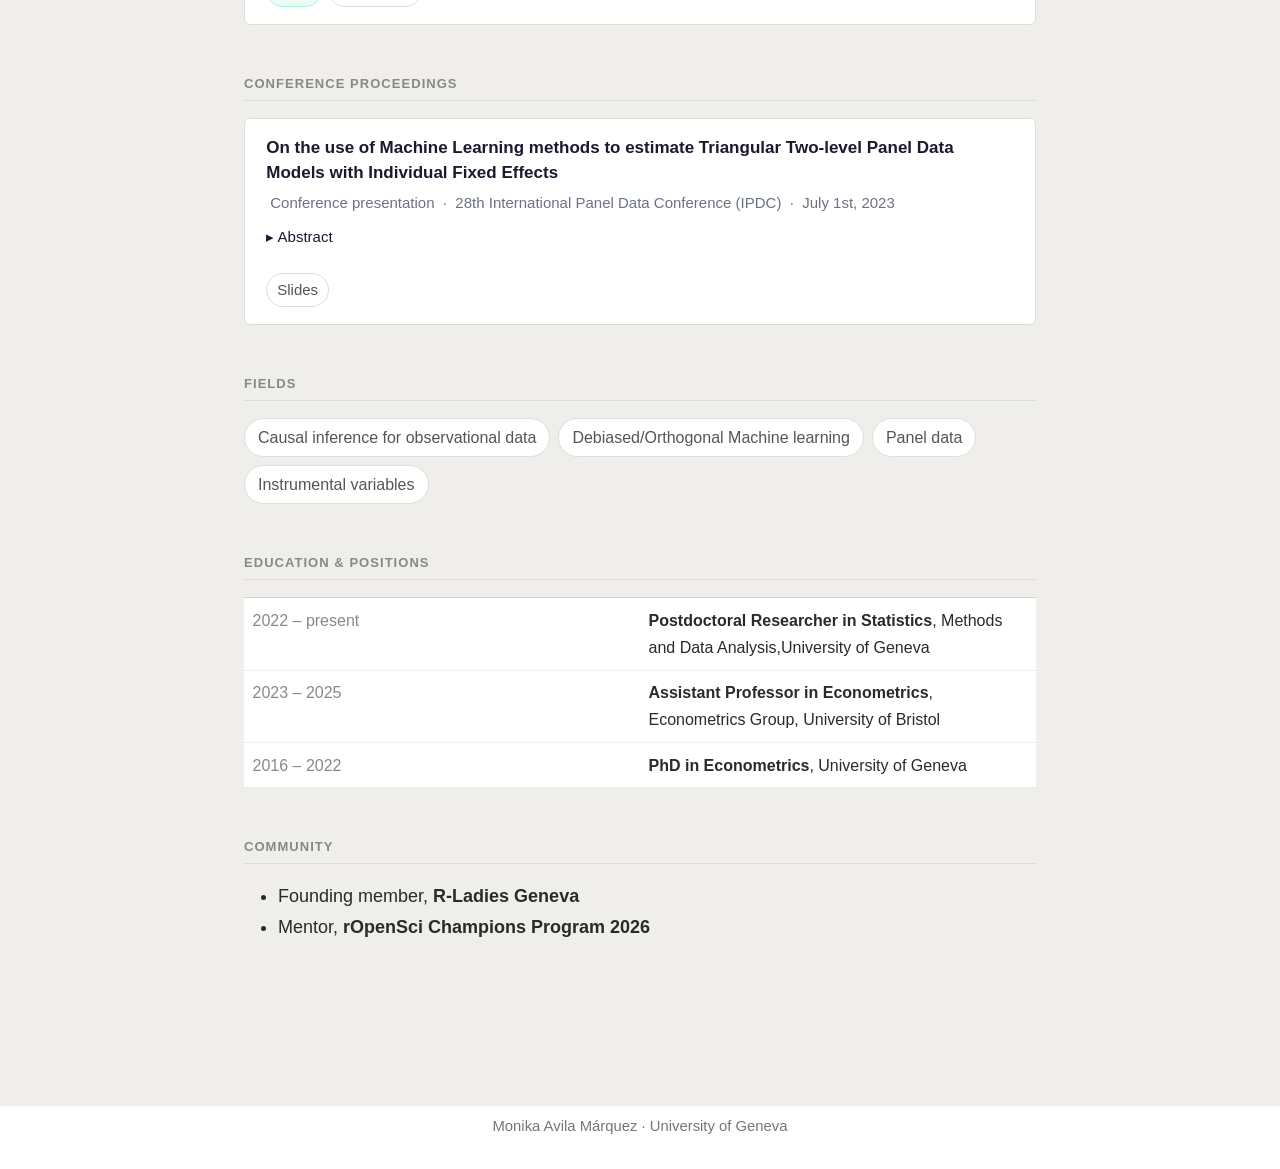
==== commit 94f1c818: "added research" ====
--- a/docs/index.html
+++ b/docs/index.html
@@ -7,7 +7,7 @@
 <meta name="viewport" content="width=device-width, initial-scale=1.0, user-scalable=yes">
 
 
-<title>quarto-input62bbb27cc05bf2d6 – Monika Avila Márquez</title>
+<title>quarto-input6bfbbb4f3261ff5 – Monika Avila Márquez</title>
 <style>
 code{white-space: pre-wrap;}
 span.smallcaps{font-variant: small-caps;}
@@ -180,8 +180,8 @@
 </div>
 
 <div class="page-content">
-<section id="selected-research" class="level2">
-<h2 class="anchored" data-anchor-id="selected-research">Selected Research</h2>
+<section id="selected-research-working-papers" class="level2">
+<h2 class="anchored" data-anchor-id="selected-research-working-papers">Selected Research: Working papers</h2>
 <div class="paper-card">
   <div class="paper-title">
     Weak instrumental variables due to nonlinearities in panel data:
@@ -231,6 +231,32 @@
      <a href="mailto:monika.avila@unige.ch?subject=Request%3A%20CAI%20R%20package&amp;body=Dear%20Monika%2C%0A%0AI%20am%20interested%20in%20accessing%20your%20CAI%20R%20package.%0A%0ABest%20regards%2C" class="pill">R package</a>
   </div>
 </div>
+</section>
+<section id="conference-proceedings" class="level2">
+<h2 class="anchored" data-anchor-id="conference-proceedings">Conference proceedings</h2>
+<div class="paper-card">
+  <div class="paper-title">
+    On the use of Machine Learning methods to
+estimate Triangular Two-level Panel Data
+Models with Individual Fixed Effects
+  </div>
+  <div class="paper-meta">
+  <span class="dot dot-wp"></span> Conference presentation &nbsp;·&nbsp;
+ 28th International Panel Data Conference (IPDC)  &nbsp;·&nbsp; July 1st, 2023
+</div>
+  <details>
+    <summary>Abstract</summary>
+    <p class="abstract-text">
+      We propose a control function estimator for triangular two-level panel data models with fixed effects. We propose a method to estimate the 
+      transformed nuisance parameter using machine learning methods. Monte Carlo simulations confirm finite-sample
+      performance across a range of DGPs.
+    </p>
+  </details>
+  <div class="paper-links">
+    <a href="assets/SlidesP4_01062023_WA.pdf" class="pill">Slides</a>
+  </div>
+</div>
+
 </section>
 <section id="fields" class="level2">
 <h2 class="anchored" data-anchor-id="fields">Fields</h2>
--- a/docs/assets/custom.css
+++ b/docs/assets/custom.css
@@ -270,4 +270,5 @@
   flex-wrap: wrap;
   gap: 6px;
   margin-top: 10px;
-}+}
+
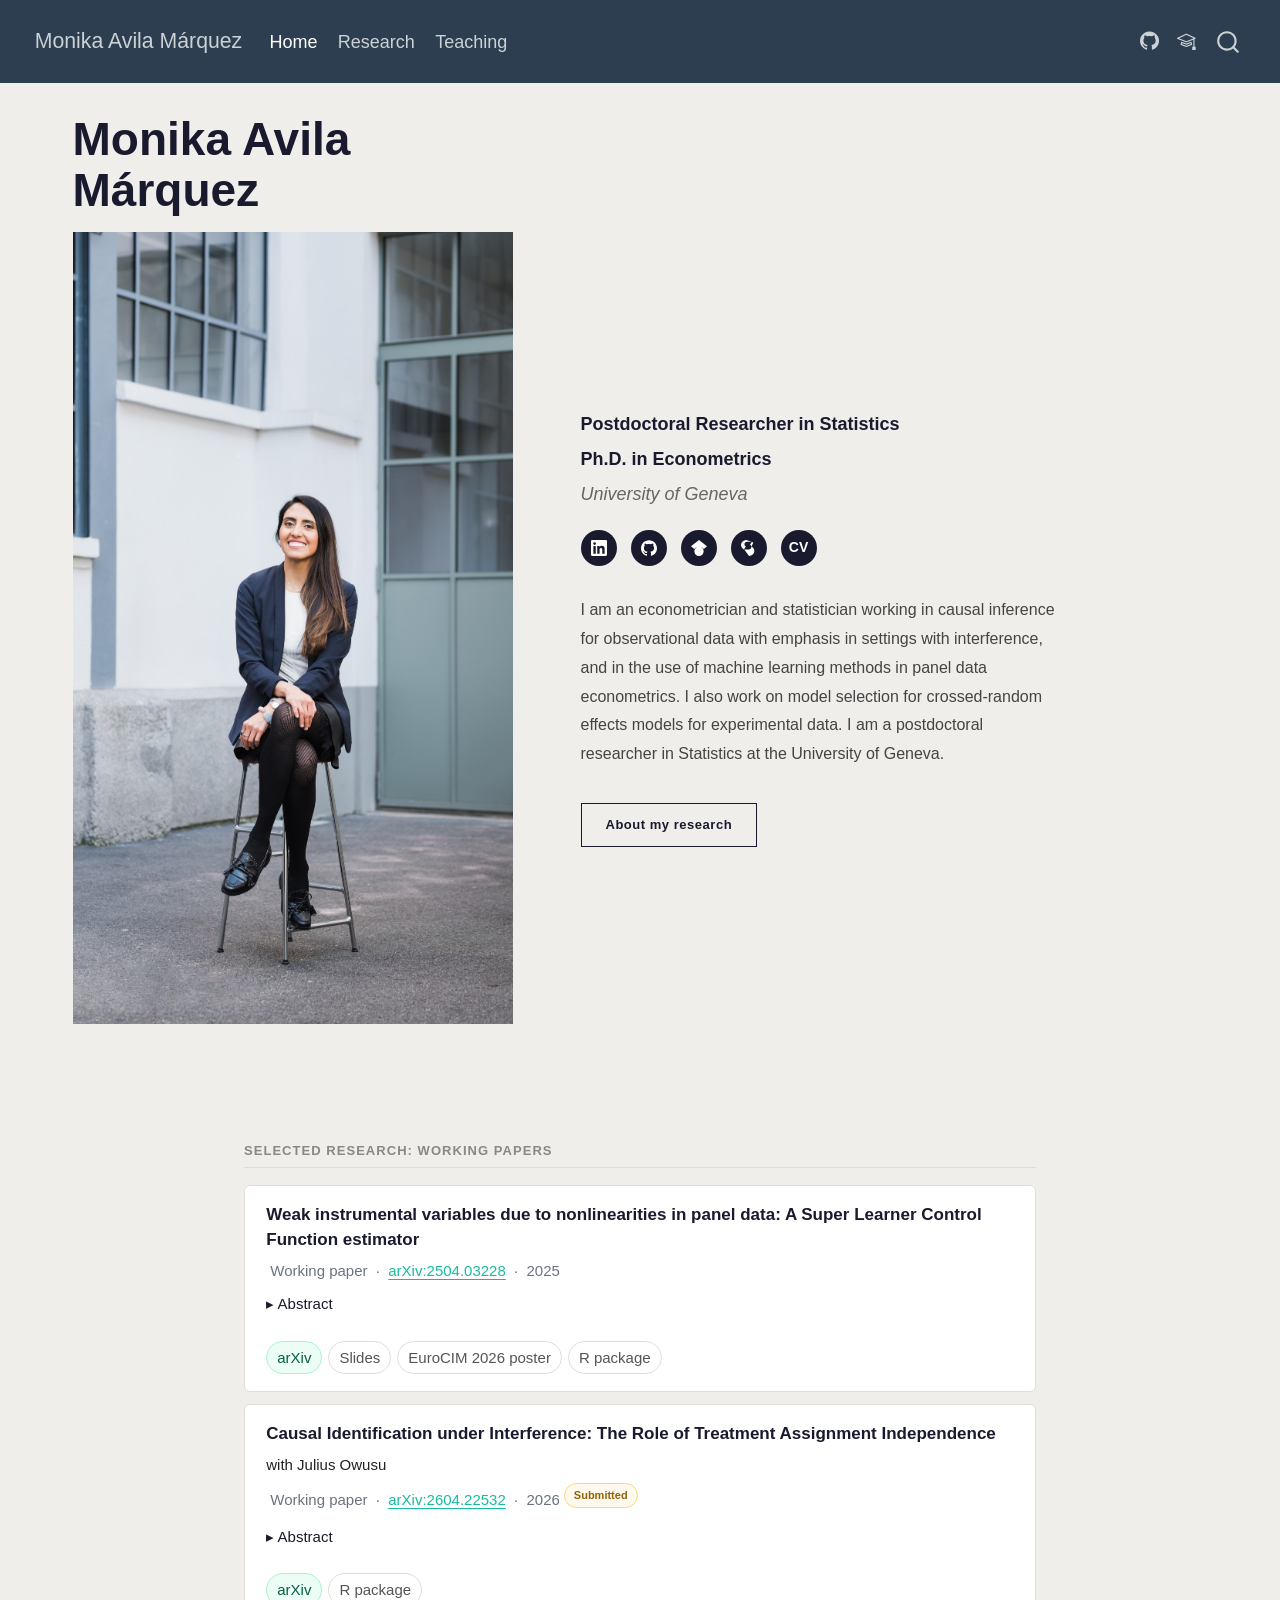
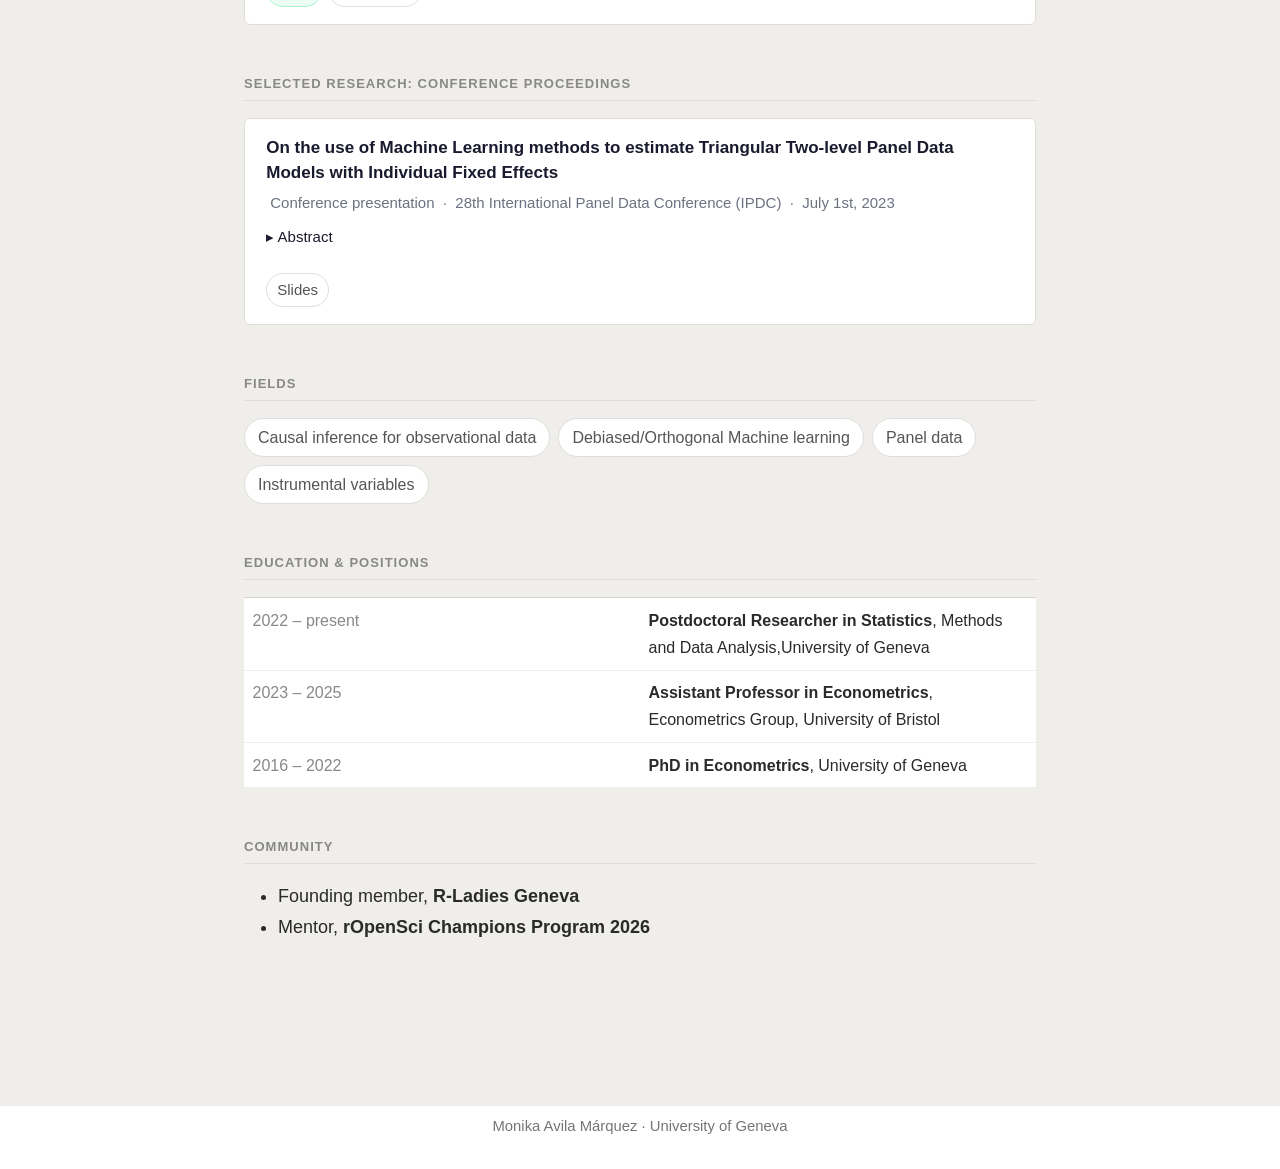
==== commit ea6c8021: "added panel conf 2023" ====
--- a/docs/index.html
+++ b/docs/index.html
@@ -7,7 +7,7 @@
 <meta name="viewport" content="width=device-width, initial-scale=1.0, user-scalable=yes">
 
 
-<title>quarto-input6bfbbb4f3261ff5 – Monika Avila Márquez</title>
+<title>quarto-input6a2c53612857d5d2 – Monika Avila Márquez</title>
 <style>
 code{white-space: pre-wrap;}
 span.smallcaps{font-variant: small-caps;}
@@ -232,8 +232,8 @@
   </div>
 </div>
 </section>
-<section id="conference-proceedings" class="level2">
-<h2 class="anchored" data-anchor-id="conference-proceedings">Conference proceedings</h2>
+<section id="selected-research-conference-proceedings" class="level2">
+<h2 class="anchored" data-anchor-id="selected-research-conference-proceedings">Selected Research: Conference proceedings</h2>
 <div class="paper-card">
   <div class="paper-title">
     On the use of Machine Learning methods to
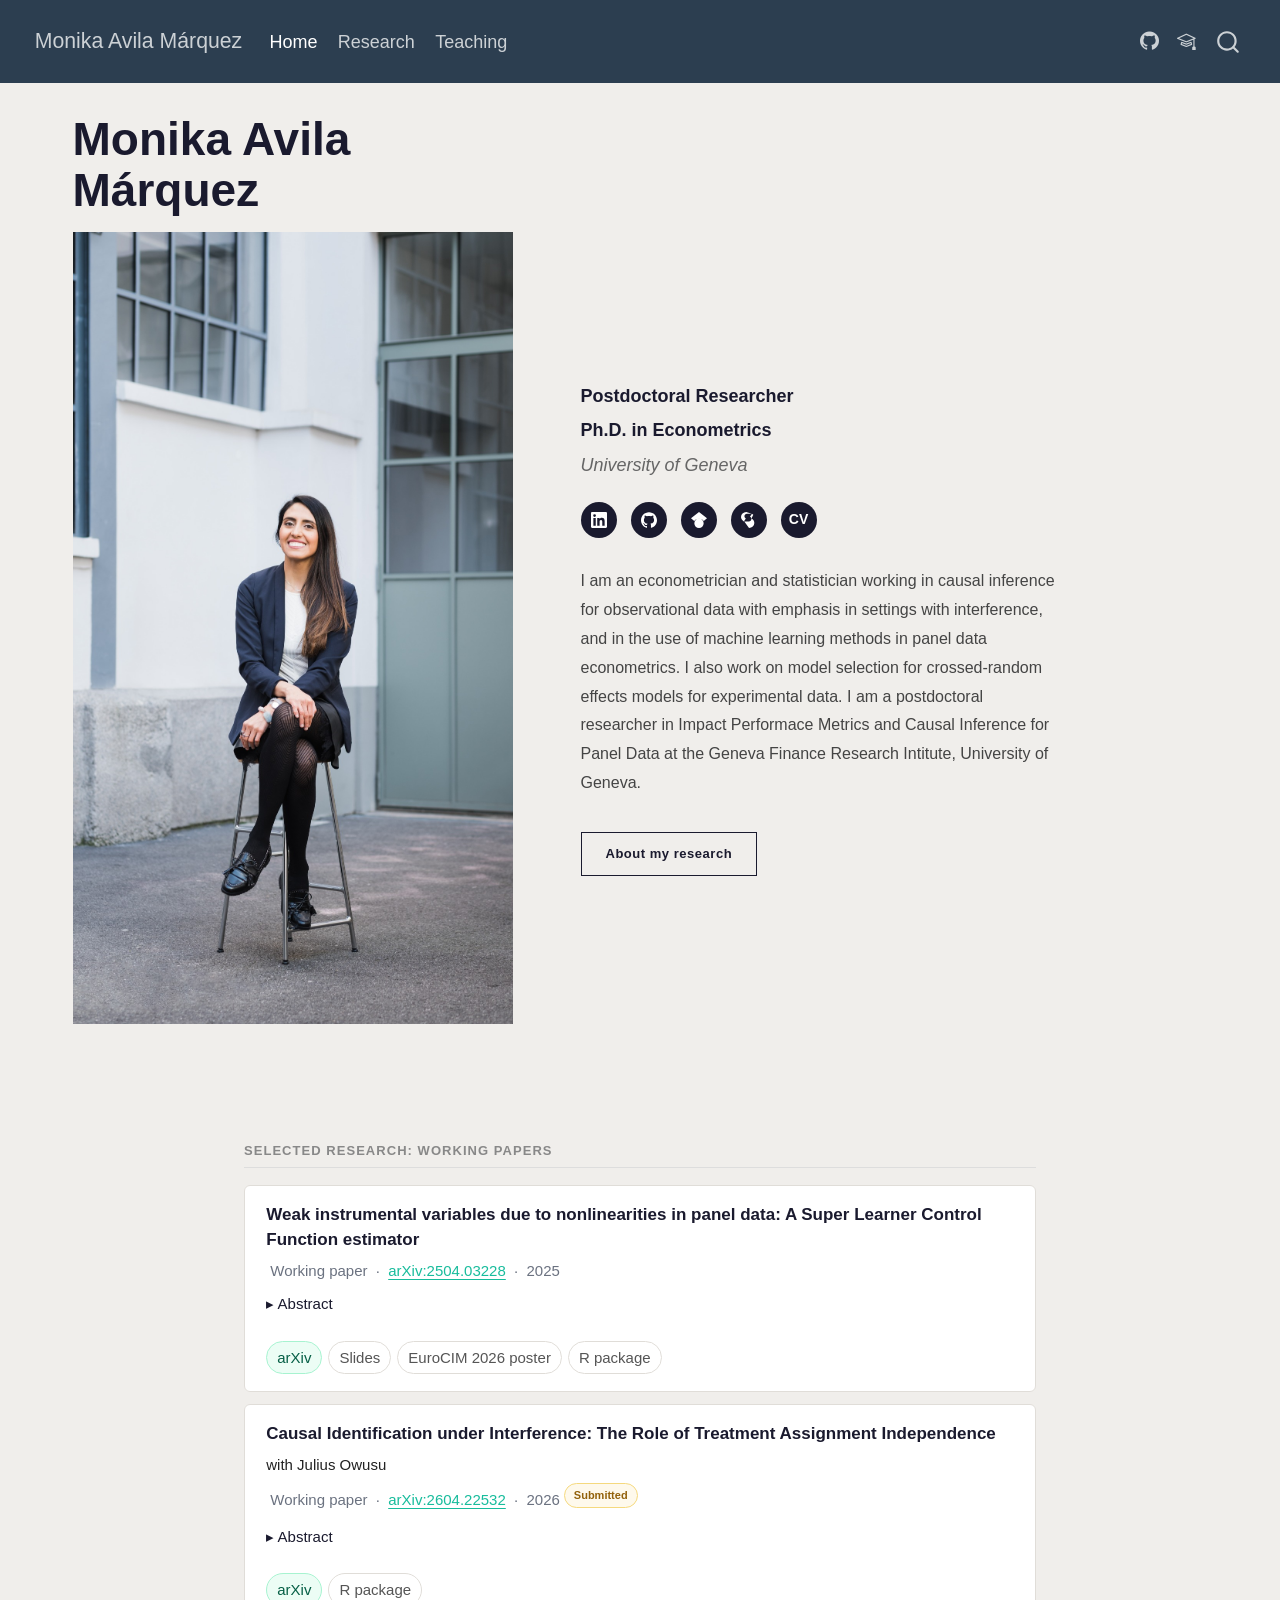
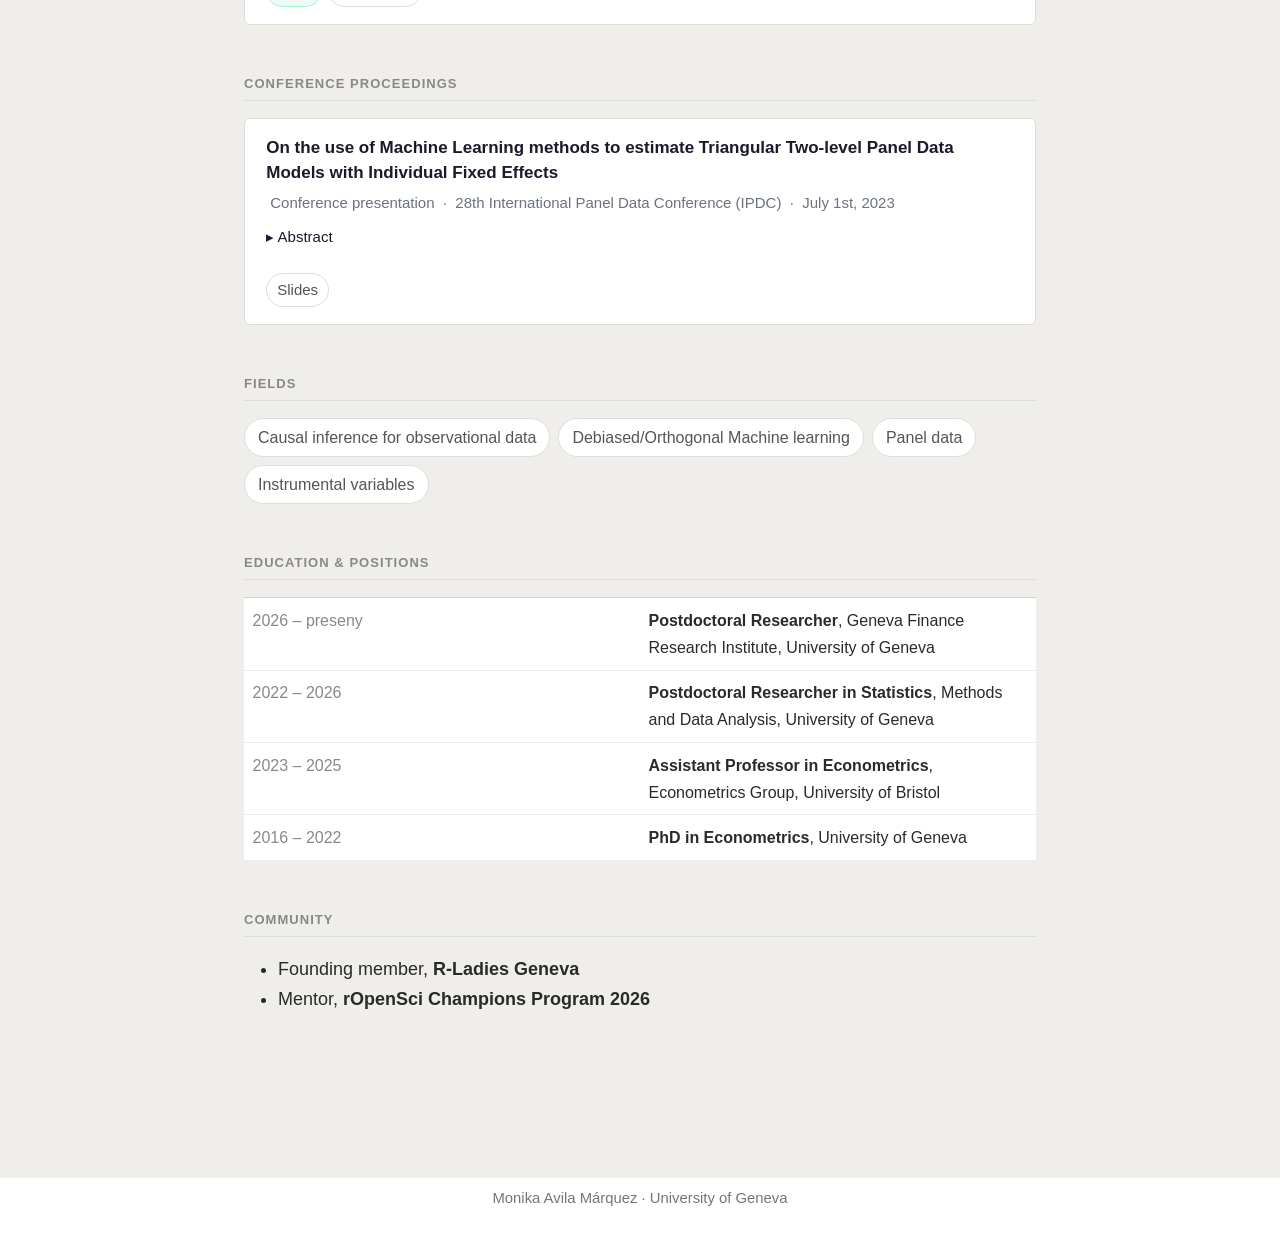
==== commit 028f9f53: "update role" ====
--- a/docs/index.html
+++ b/docs/index.html
@@ -7,7 +7,7 @@
 <meta name="viewport" content="width=device-width, initial-scale=1.0, user-scalable=yes">
 
 
-<title>quarto-input6a2c53612857d5d2 – Monika Avila Márquez</title>
+<title>quarto-inputf33c164ceacbc71e – Monika Avila Márquez</title>
 <style>
 code{white-space: pre-wrap;}
 span.smallcaps{font-variant: small-caps;}
@@ -143,7 +143,7 @@
 
   <div class="hero-bio-col">
     
-    <p class="hero-role">Postdoctoral Researcher in Statistics</p>
+    <p class="hero-role">Postdoctoral Researcher </p>
     <p class="hero-role">Ph.D. in Econometrics</p>
     <p class="hero-institution">University of Geneva</p>
     <div class="hero-social">
@@ -171,7 +171,7 @@
     </div>
     <p class="hero-bio">
       I am an econometrician and statistician working in causal inference for observational data with emphasis in settings with interference, and in the use of machine learning methods in panel data econometrics.  I also work on model selection for crossed-random effects models for experimental data. 
-      I am a postdoctoral researcher in Statistics at the University of Geneva.
+      I am a postdoctoral researcher in Impact Performace Metrics and Causal Inference for Panel Data at the Geneva Finance Research Intitute, University of Geneva.
       
     </p>
     <a href="./research.html" class="hero-btn">About my research</a>
@@ -232,8 +232,8 @@
   </div>
 </div>
 </section>
-<section id="selected-research-conference-proceedings" class="level2">
-<h2 class="anchored" data-anchor-id="selected-research-conference-proceedings">Selected Research: Conference proceedings</h2>
+<section id="conference-proceedings" class="level2">
+<h2 class="anchored" data-anchor-id="conference-proceedings">Conference proceedings</h2>
 <div class="paper-card">
   <div class="paper-title">
     On the use of Machine Learning methods to
@@ -276,14 +276,18 @@
 </colgroup>
 <tbody>
 <tr class="odd">
-<td>2022 – present</td>
-<td><strong>Postdoctoral Researcher in Statistics</strong>, Methods and Data Analysis,University of Geneva</td>
+<td>2026 – preseny</td>
+<td><strong>Postdoctoral Researcher</strong>, Geneva Finance Research Institute, University of Geneva</td>
 </tr>
 <tr class="even">
+<td>2022 – 2026</td>
+<td><strong>Postdoctoral Researcher in Statistics</strong>, Methods and Data Analysis, University of Geneva</td>
+</tr>
+<tr class="odd">
 <td>2023 – 2025</td>
 <td><strong>Assistant Professor in Econometrics</strong>, Econometrics Group, University of Bristol</td>
 </tr>
-<tr class="odd">
+<tr class="even">
 <td>2016 – 2022</td>
 <td><strong>PhD in Econometrics</strong>, University of Geneva</td>
 </tr>
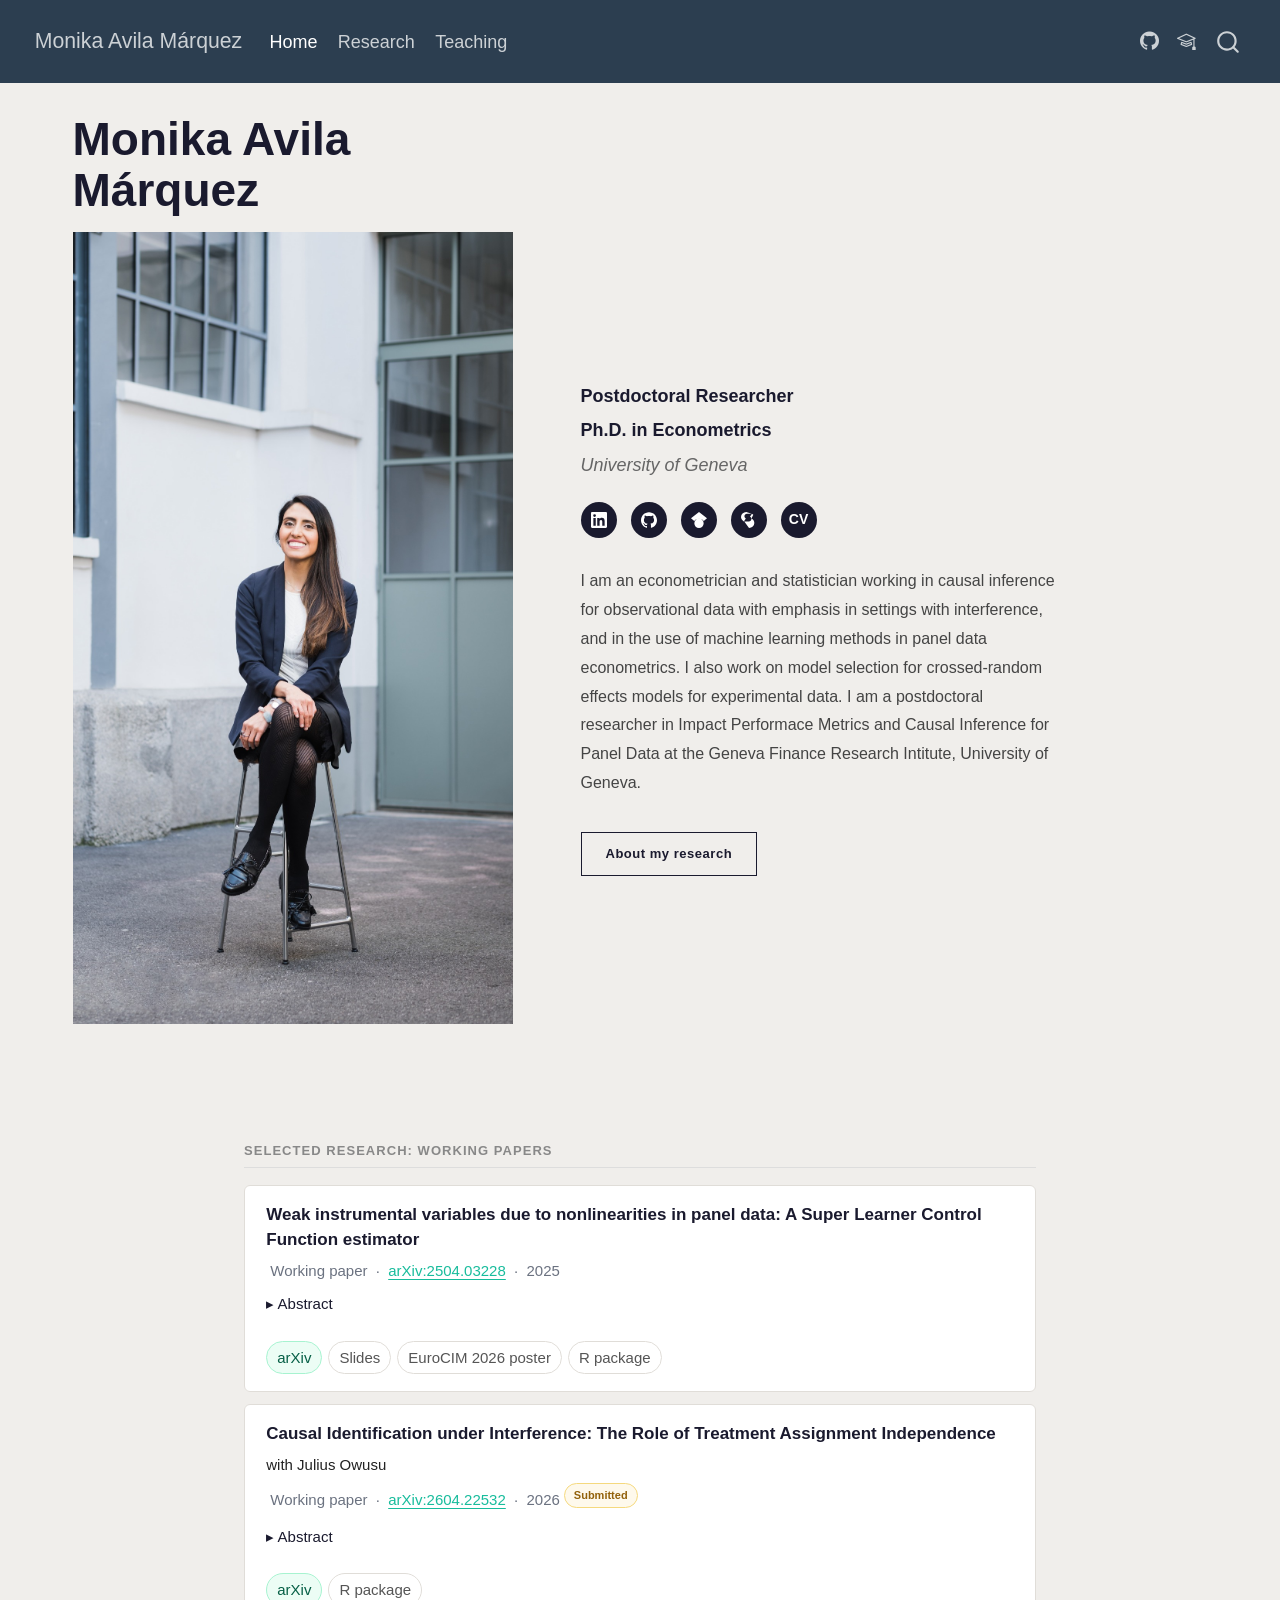
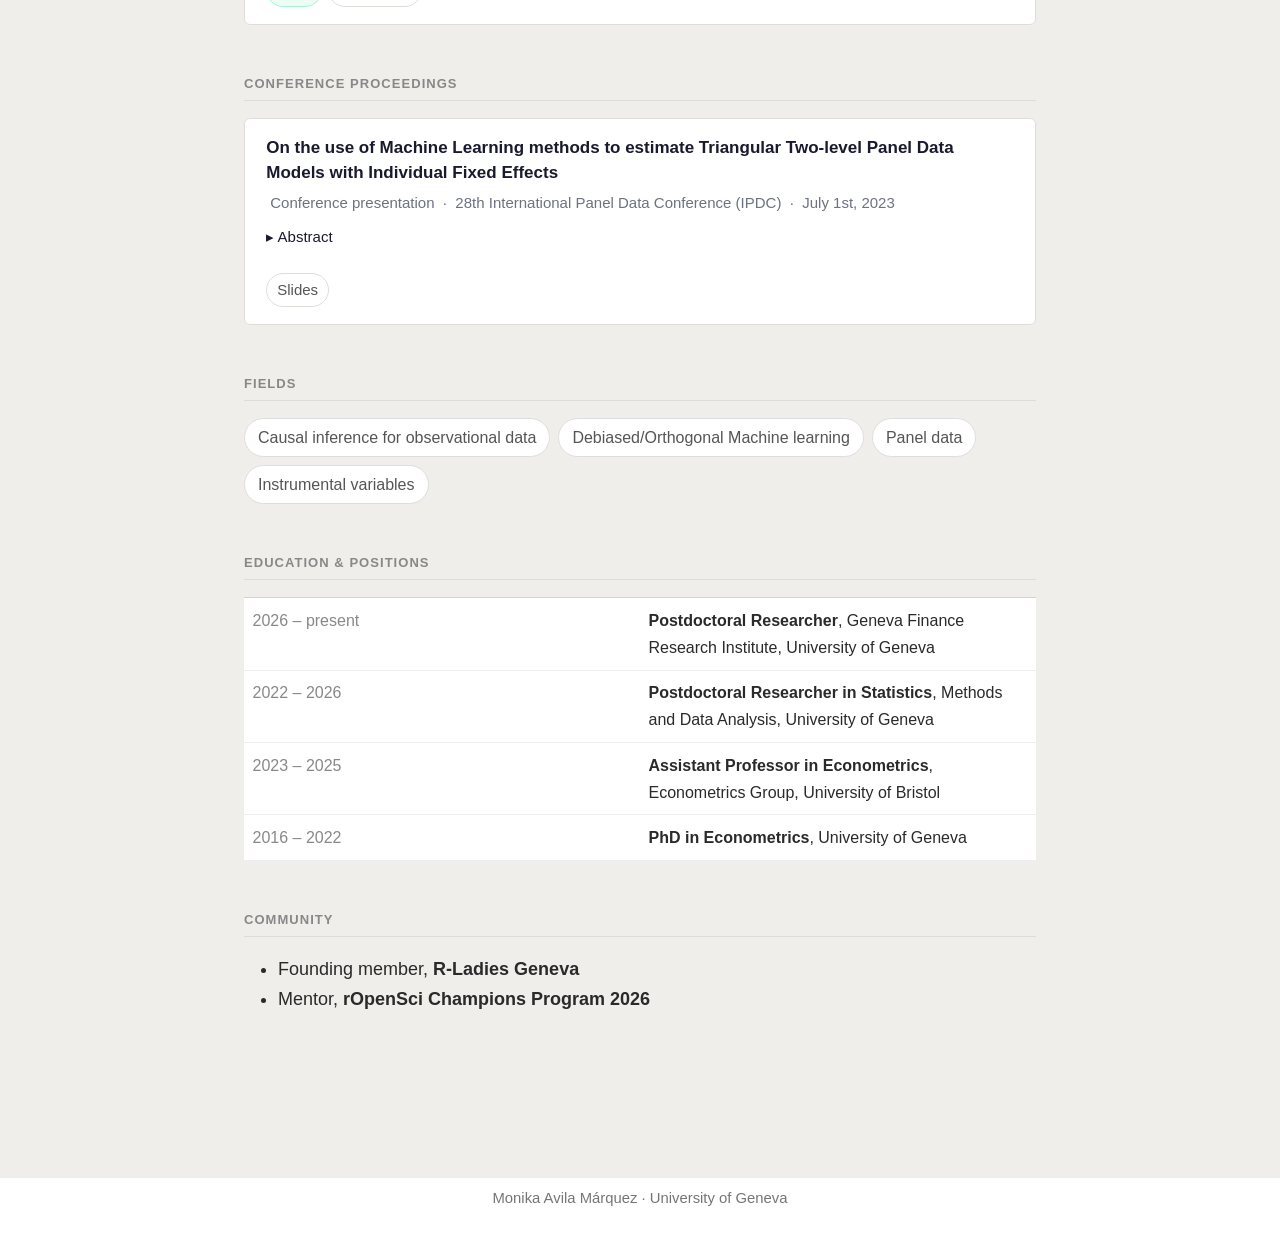
==== commit a92025b6: "Fixed typo" ====
--- a/docs/index.html
+++ b/docs/index.html
@@ -276,7 +276,7 @@
 </colgroup>
 <tbody>
 <tr class="odd">
-<td>2026 – preseny</td>
+<td>2026 – present</td>
 <td><strong>Postdoctoral Researcher</strong>, Geneva Finance Research Institute, University of Geneva</td>
 </tr>
 <tr class="even">
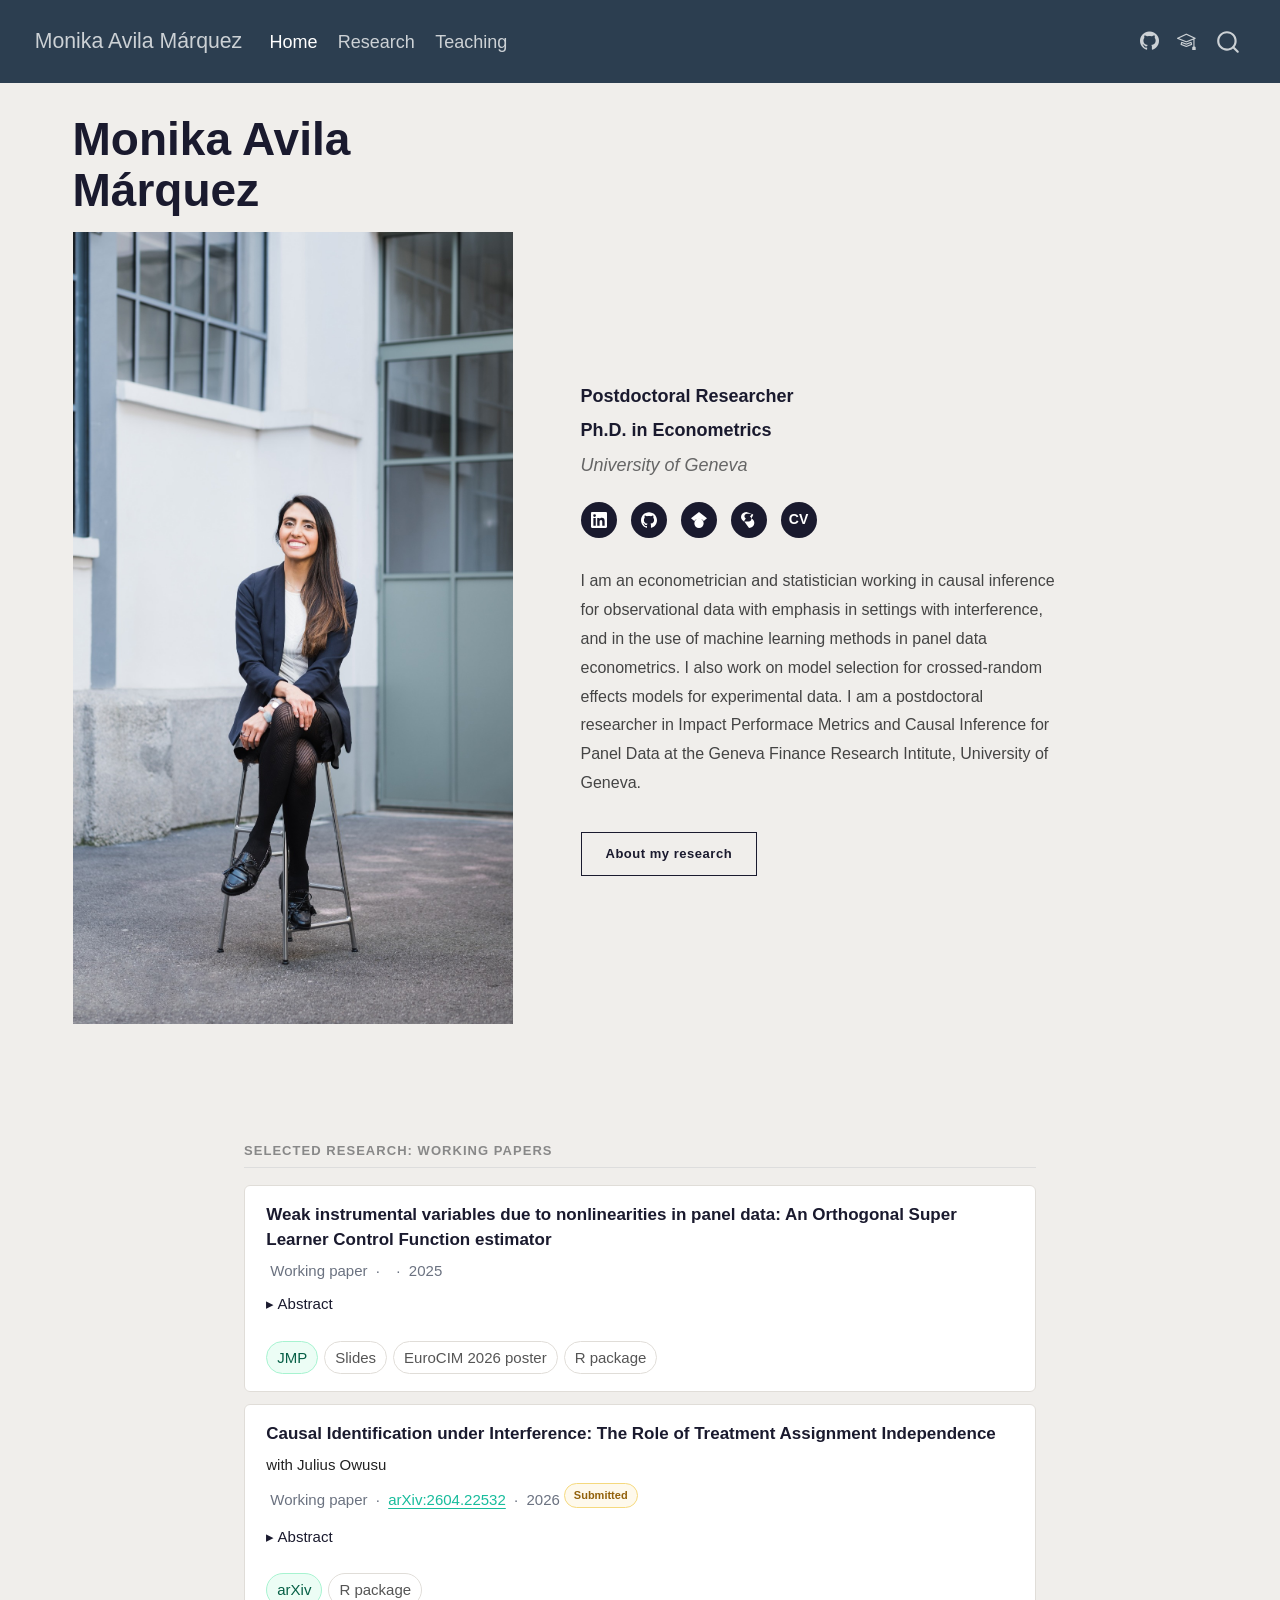
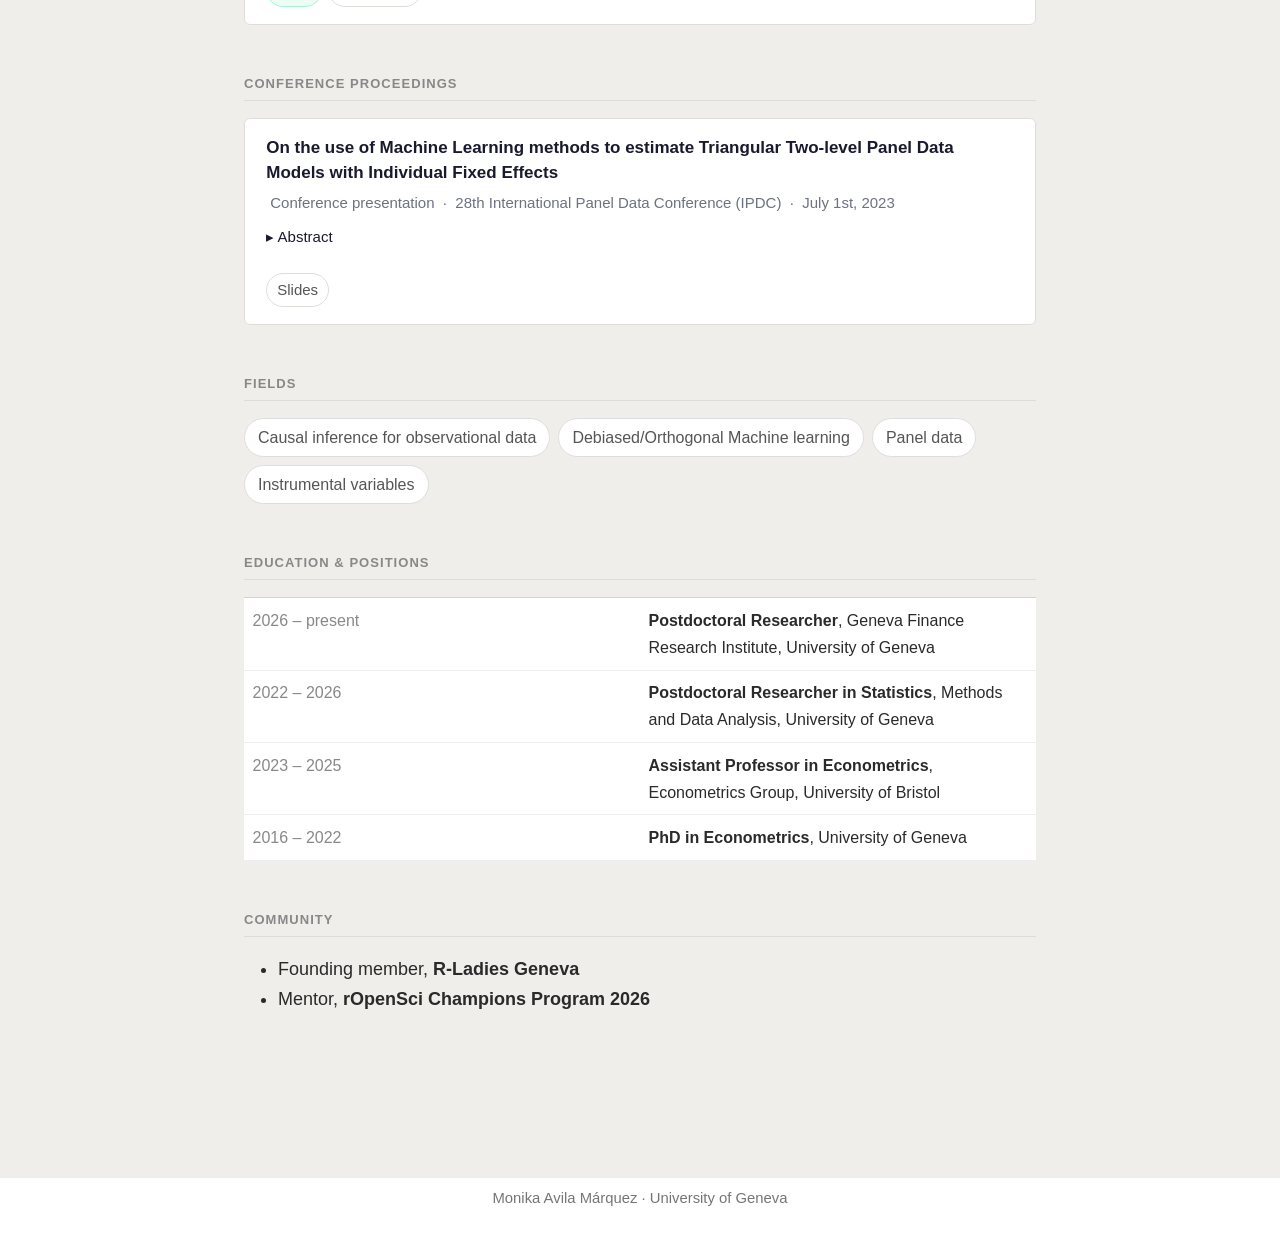
==== commit d0505c98: "changed JMP" ====
--- a/docs/index.html
+++ b/docs/index.html
@@ -7,7 +7,7 @@
 <meta name="viewport" content="width=device-width, initial-scale=1.0, user-scalable=yes">
 
 
-<title>quarto-inputf33c164ceacbc71e – Monika Avila Márquez</title>
+<title>quarto-input151a4b017ce0835b – Monika Avila Márquez</title>
 <style>
 code{white-space: pre-wrap;}
 span.smallcaps{font-variant: small-caps;}
@@ -185,11 +185,11 @@
 <div class="paper-card">
   <div class="paper-title">
     Weak instrumental variables due to nonlinearities in panel data:
-    A Super Learner Control Function estimator
+    An Orthogonal Super Learner Control Function estimator
   </div>
   <div class="paper-meta">
   <span class="dot dot-wp"></span> Working paper &nbsp;·&nbsp;
-  <a href="https://arxiv.org/abs/2504.03228">arXiv:2504.03228</a> &nbsp;·&nbsp; 2025
+  <a href="assets/main_corrected _shorter"></a> &nbsp;·&nbsp; 2025
 </div>
   <details>
     <summary>Abstract</summary>
@@ -202,7 +202,7 @@
     </p>
   </details>
   <div class="paper-links">
-    <a href="https://arxiv.org/abs/2504.03228" class="pill pill-arxiv">arXiv</a>
+    <a href="assets/main_corrected _shorter.pdf" class="pill pill-arxiv">JMP</a>
     <a href="assets/Slides_MonikaAvilaMarquez.pdf" class="pill">Slides</a>
     <a href="assets/EuroCim2026poster.pdf" class="pill">EuroCIM 2026 poster</a>
     <a href="mailto:monika.avila@unige.ch?subject=Request%3A%20SLCFE%20R%20package&amp;body=Dear%20Monika%2C%0A%0AI%20am%20interested%20in%20accessing%20your%20SLCFE%20R%20package.%0A%0ABest%20regards%2C" class="pill">R package</a>
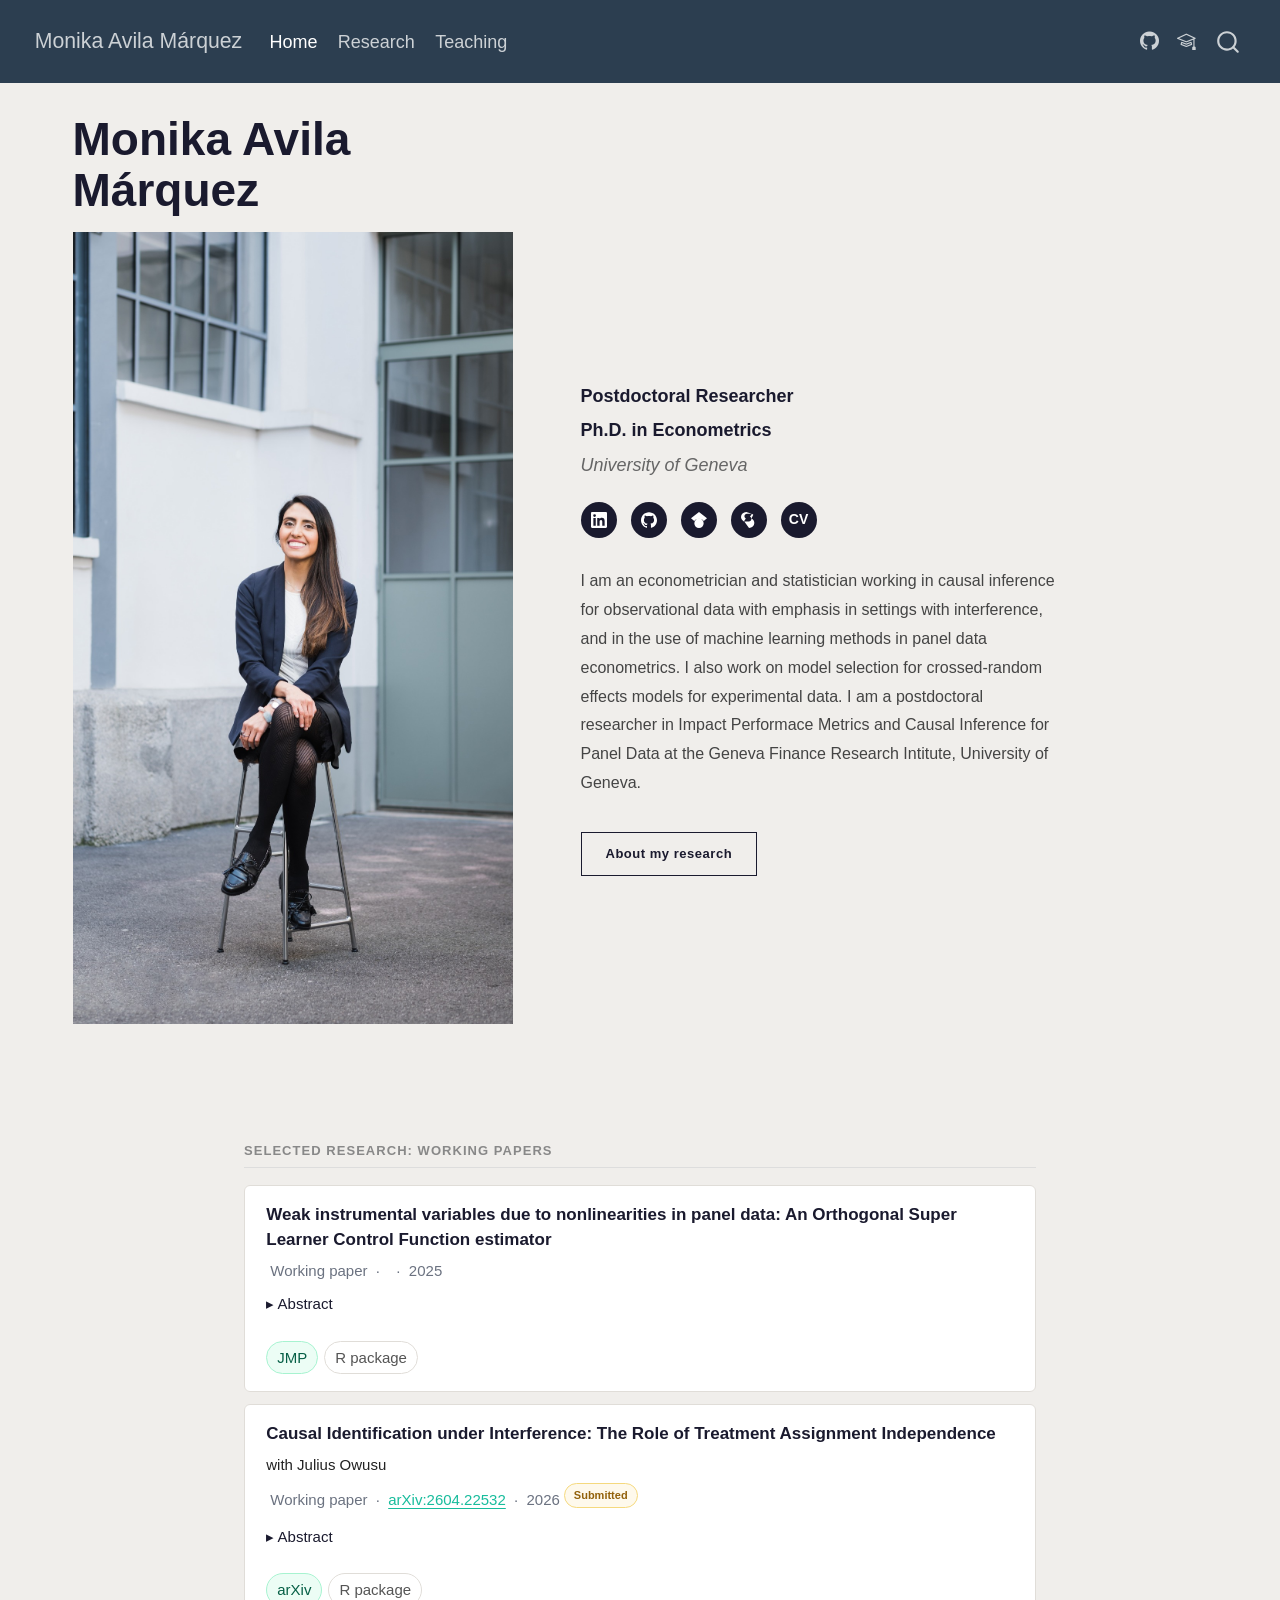
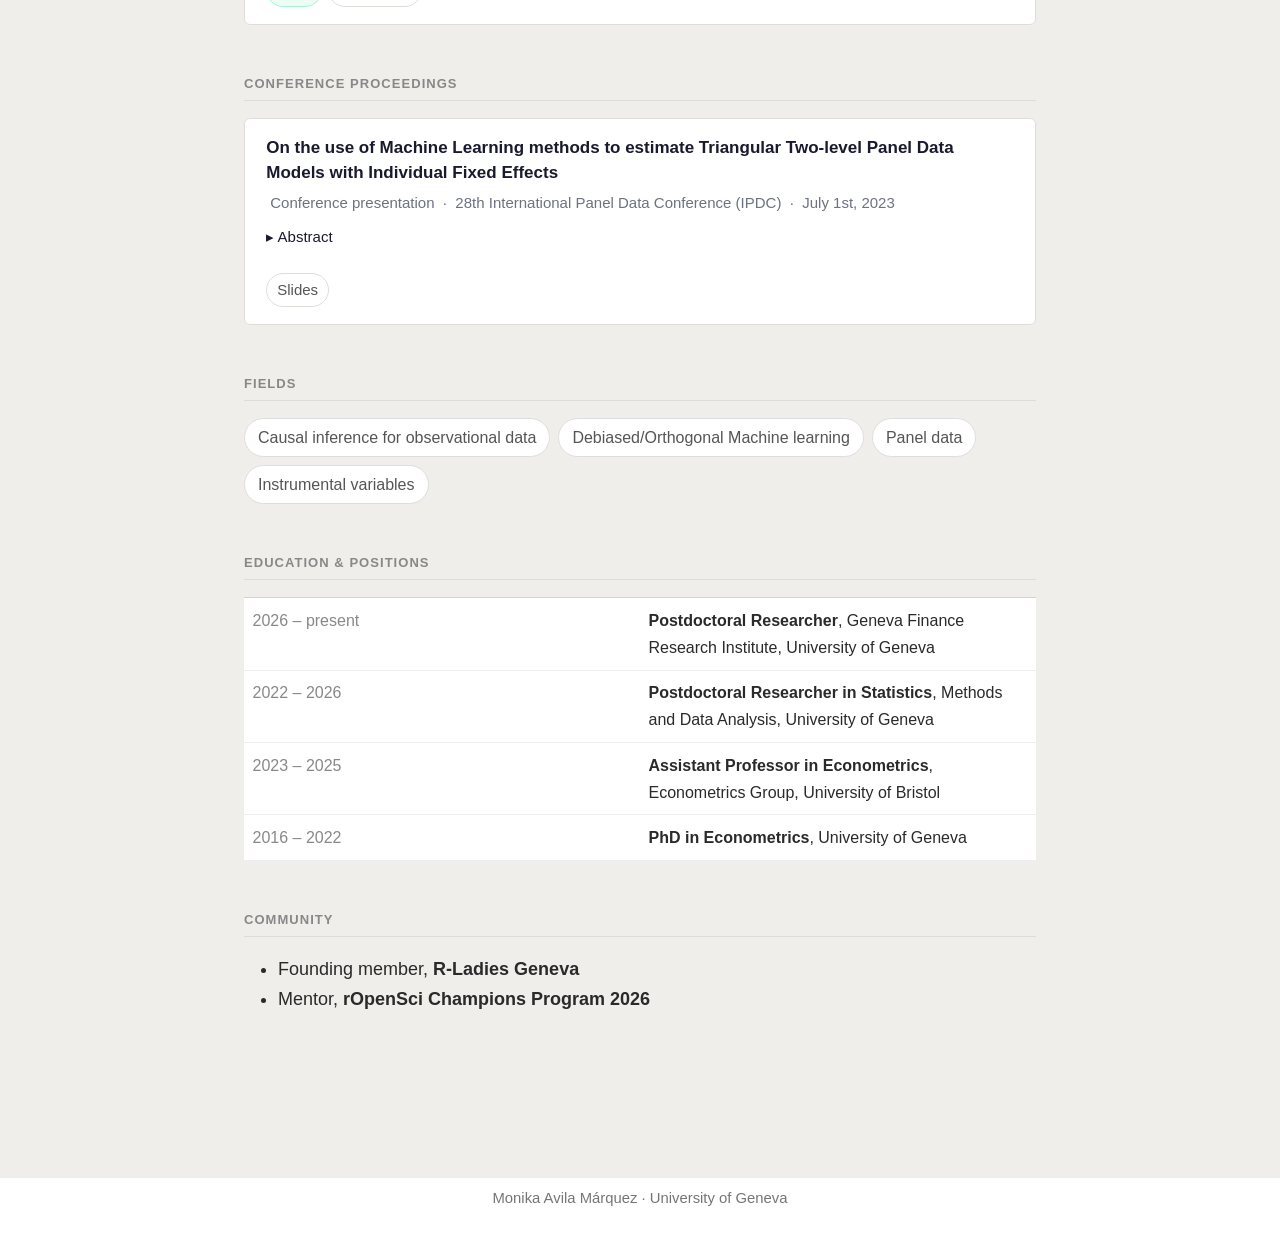
==== commit be7ce515: "JMP update" ====
--- a/docs/index.html
+++ b/docs/index.html
@@ -7,7 +7,7 @@
 <meta name="viewport" content="width=device-width, initial-scale=1.0, user-scalable=yes">
 
 
-<title>quarto-input151a4b017ce0835b – Monika Avila Márquez</title>
+<title>quarto-input86afbf67a68f94c4 – Monika Avila Márquez</title>
 <style>
 code{white-space: pre-wrap;}
 span.smallcaps{font-variant: small-caps;}
@@ -203,8 +203,6 @@
   </details>
   <div class="paper-links">
     <a href="assets/main_corrected _shorter.pdf" class="pill pill-arxiv">JMP</a>
-    <a href="assets/Slides_MonikaAvilaMarquez.pdf" class="pill">Slides</a>
-    <a href="assets/EuroCim2026poster.pdf" class="pill">EuroCIM 2026 poster</a>
     <a href="mailto:monika.avila@unige.ch?subject=Request%3A%20SLCFE%20R%20package&amp;body=Dear%20Monika%2C%0A%0AI%20am%20interested%20in%20accessing%20your%20SLCFE%20R%20package.%0A%0ABest%20regards%2C" class="pill">R package</a>
   </div>
 </div>
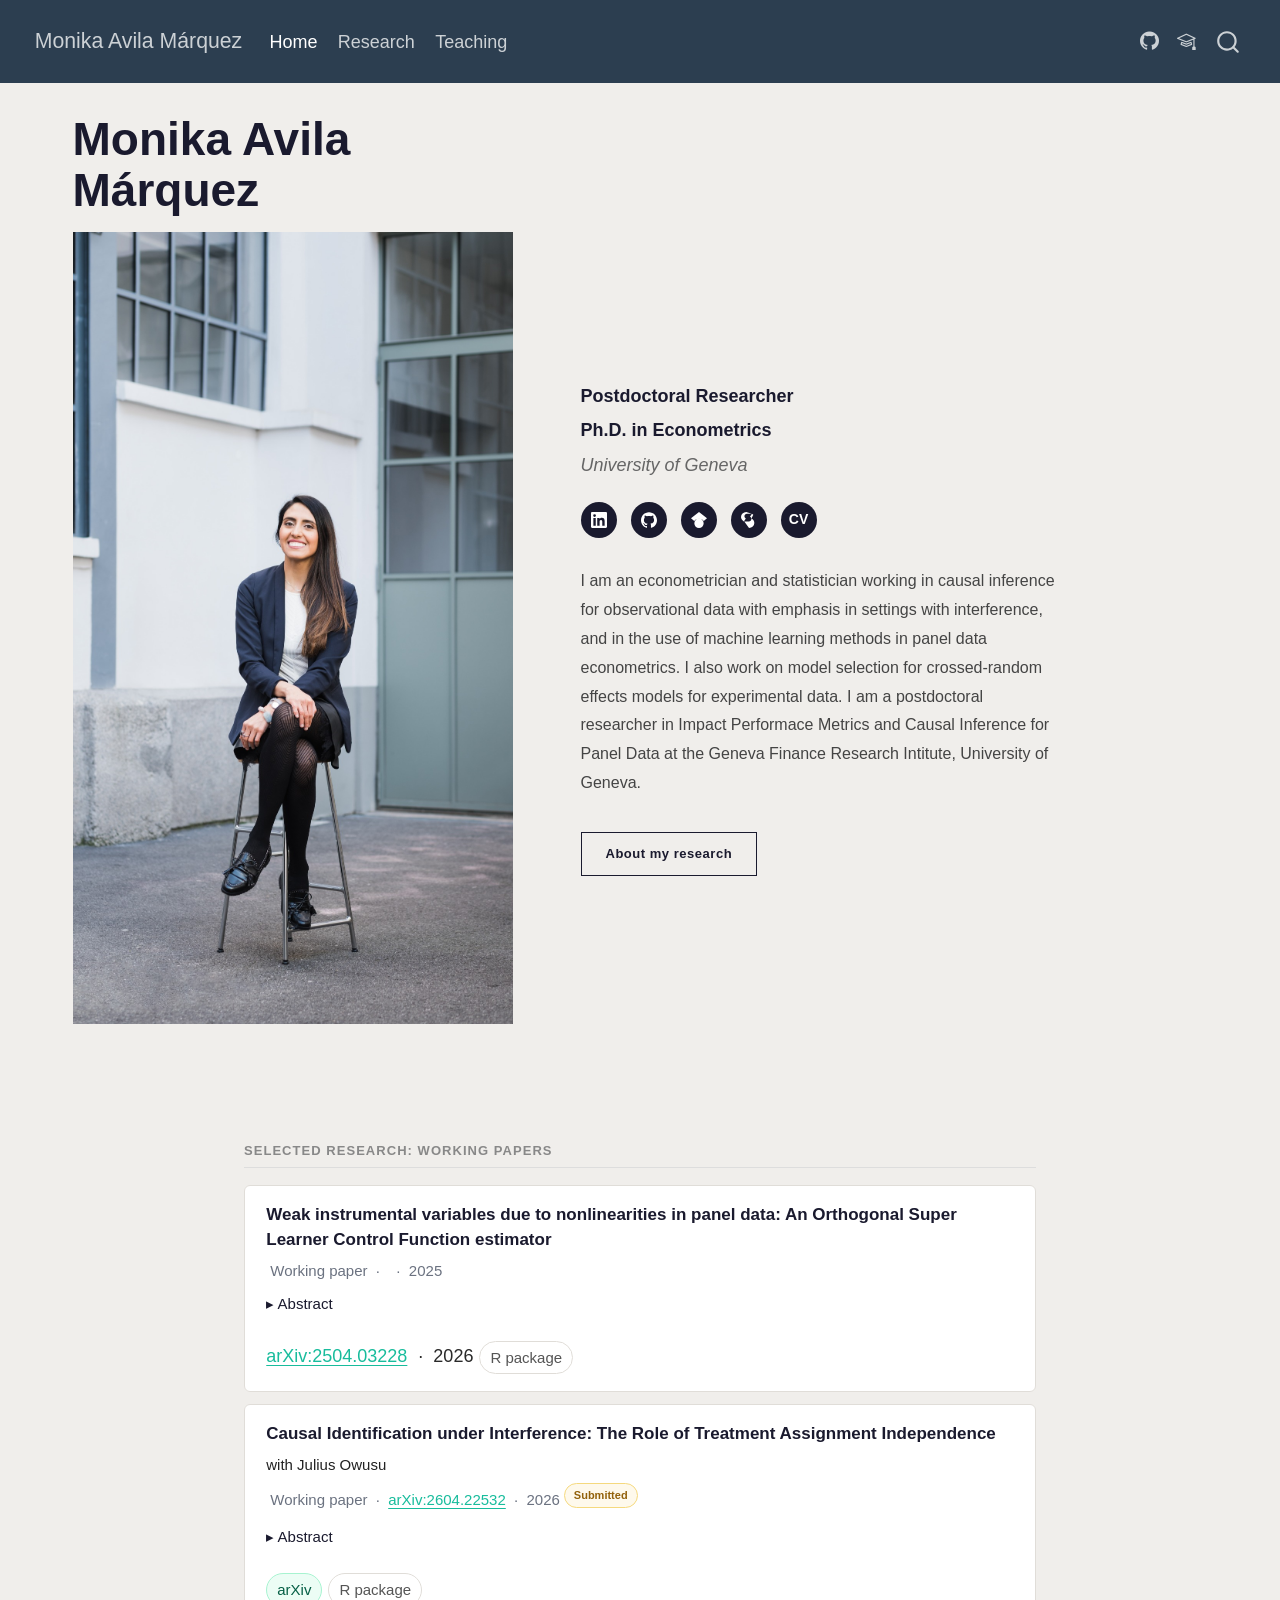
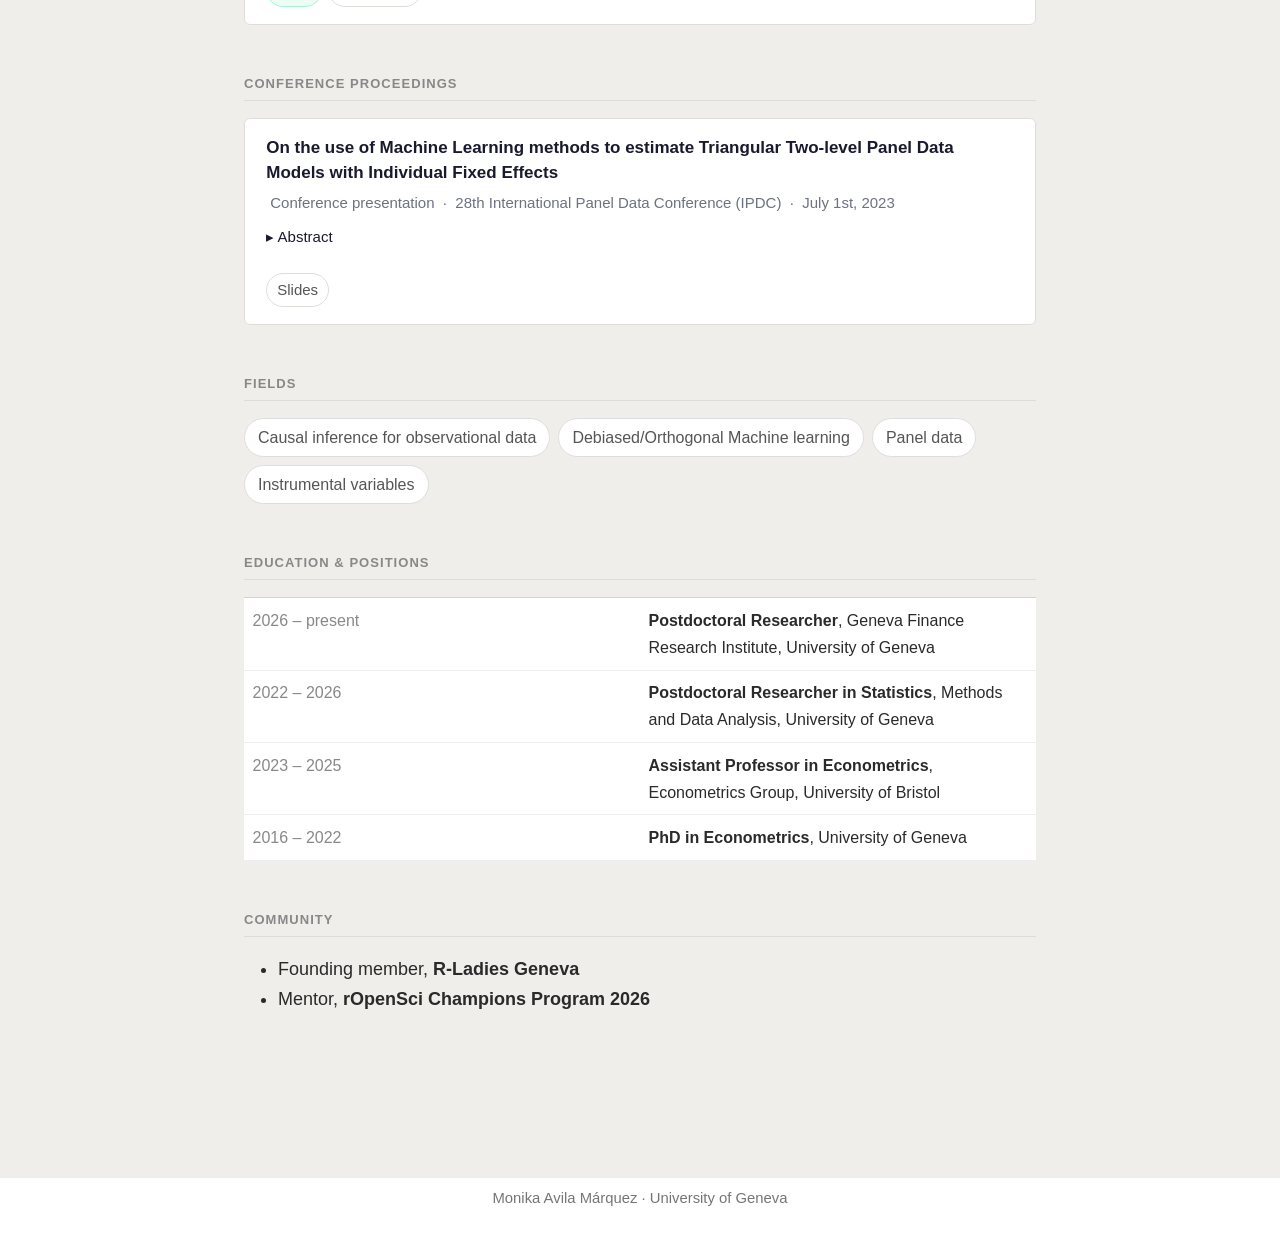
==== commit e320d4af: "modified JMP" ====
--- a/docs/index.html
+++ b/docs/index.html
@@ -7,7 +7,7 @@
 <meta name="viewport" content="width=device-width, initial-scale=1.0, user-scalable=yes">
 
 
-<title>quarto-input86afbf67a68f94c4 – Monika Avila Márquez</title>
+<title>quarto-input74033f45fd5eeb6f – Monika Avila Márquez</title>
 <style>
 code{white-space: pre-wrap;}
 span.smallcaps{font-variant: small-caps;}
@@ -194,15 +194,11 @@
   <details>
     <summary>Abstract</summary>
     <p class="abstract-text">
-      I propose a control function estimator for panel data models with weak instruments due to
-      nonlinear first stages. The estimator combines a Super Learner ensemble for the first stage
-      with semiparametric efficiency theory, achieving √NT-consistency and Neyman orthogonality
-      in the presence of generated regressors. Monte Carlo simulations confirm finite-sample
-      performance across a range of DGPs.
+   A triangular structural panel data model with additively separable individual-specific effects is used to model the causal effect of a covariate on an outcome variable when there are unobservable confounders with some of them time-invariant. In this setup, a linear specification for the reduced-form equation might be problematic when the conditional mean of the endogenous covariate and the instrumental variables is nonlinear in the population. The reason is that ignoring the nonlinearity could lead to weak instruments (instruments are weakly correlated with the endogenous covariate) due to misspecification as shown using a generalized concentration parameter for panel data. As a solution, we propose a triangular simultaneous equation model for panel data with additive separable individual-specific fixed effects composed of a linear structural equation with a nonlinear reduced form equation. The parameter of interest is the structural parameter of the endogenous variable. The identification of this parameter is obtained under the assumption of available exclusion restrictions and using a control function approach. We derive a Neyman orthogonal score, and we provide an estimator that we call Orthogonal Super Learner Control Function (Orthogonal SLCF) estimator. The estimation procedure is composed of two main steps and cross-fitting. First, we estimate the control function using a super learner. In the following step, we use the estimated control function to control for endogeneity in the structural equation. Cross-fitting is done across the individual dimension. The estimator is consistent and asymptotically normal achieving a parametric rate of convergence. We show that the Orthogonal SLCF estimator is equivalent to the plug-in IV estimator but not equivalent to the naive plug-in 2SLS estimator which is not root-NT consistent.
     </p>
   </details>
   <div class="paper-links">
-    <a href="assets/main_corrected _shorter.pdf" class="pill pill-arxiv">JMP</a>
+    <a href="https://arxiv.org/abs/2504.03228"> arXiv:2504.03228 </a> &nbsp;·&nbsp; 2026
     <a href="mailto:monika.avila@unige.ch?subject=Request%3A%20SLCFE%20R%20package&amp;body=Dear%20Monika%2C%0A%0AI%20am%20interested%20in%20accessing%20your%20SLCFE%20R%20package.%0A%0ABest%20regards%2C" class="pill">R package</a>
   </div>
 </div>
